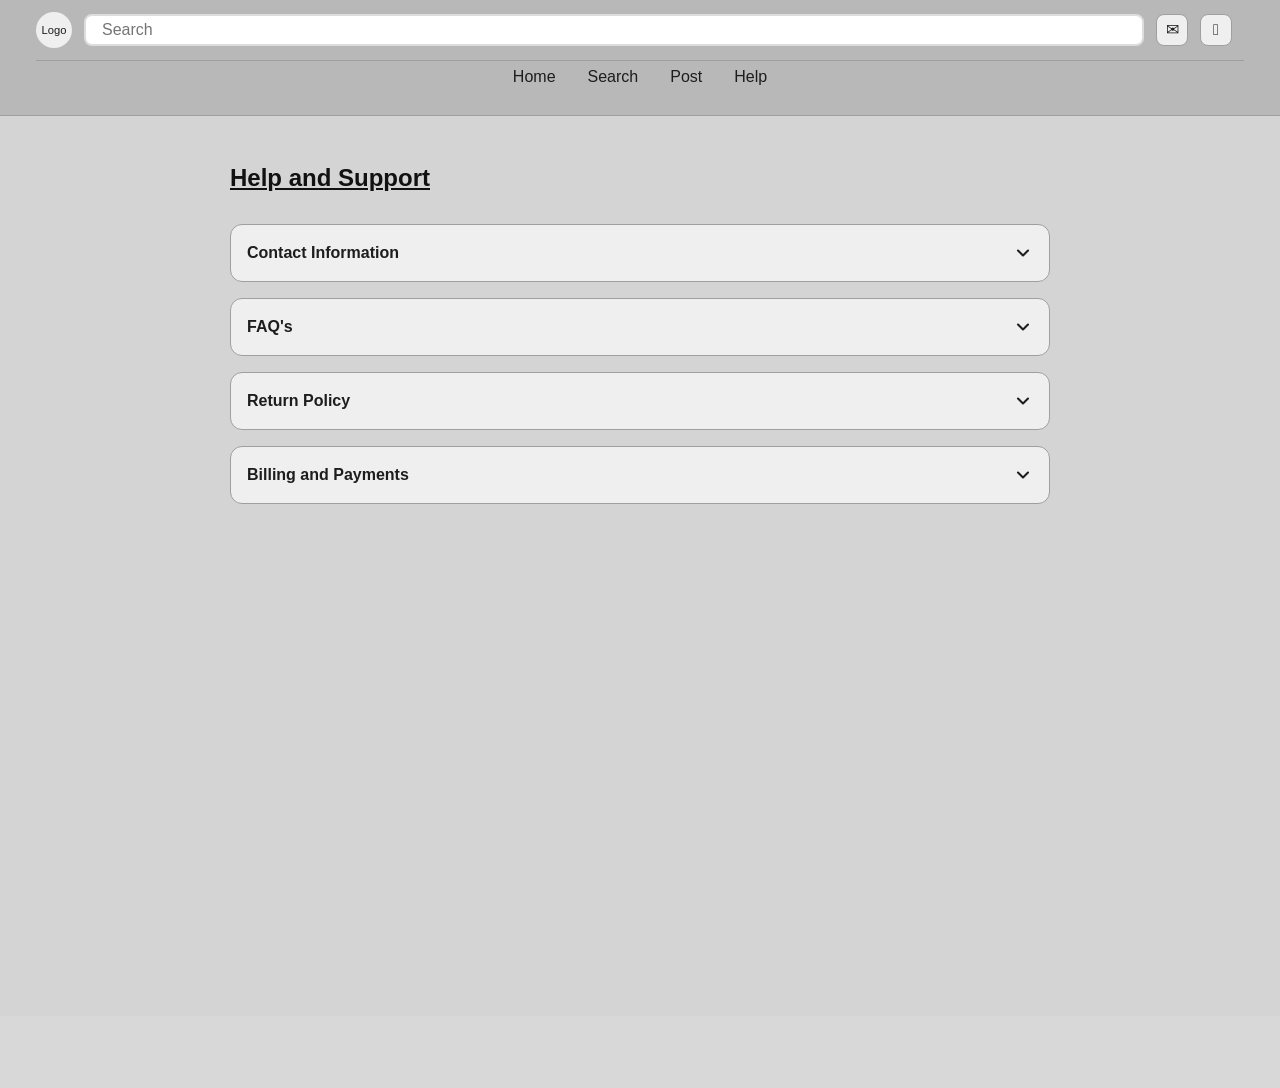
==== help.html @ 36f23db6 "add interactive search with live suggestions and loading spinner" ====
<!DOCTYPE html>
<html lang="en">
<head>
  <meta charset="UTF-8" />
  <meta name="viewport" content="width=device-width, initial-scale=1.0" />
  <title>Help</title>
  <link rel="stylesheet" href="css/styles.css" />
  <link rel="stylesheet" href="css/help.css" />
</head>

<body>
  <div data-component="components/header.html"></div>

  <main class="help-page">
    <h1 class="help-page-title">Help and Support</h1>

    <div class="accordion-list">
      <div class="accordion-item">
        <span>Contact Information</span>
        <svg class="accordion-item-button" viewBox="0 0 24 24" fill="none" stroke="currentColor" stroke-width="2.5" stroke-linecap="round" stroke-linejoin="round">
          <polyline points="6 9 12 15 18 9" />
        </svg>
      </div>

      <div class="accordion-item">
        <span>FAQ's</span>
        <svg class="accordion-item-button" viewBox="0 0 24 24" fill="none" stroke="currentColor" stroke-width="2.5" stroke-linecap="round" stroke-linejoin="round">
          <polyline points="6 9 12 15 18 9" />
        </svg>
      </div>

      <div class="accordion-item">
        <span>Return Policy</span>
        <svg class="accordion-item-button" viewBox="0 0 24 24" fill="none" stroke="currentColor" stroke-width="2.5" stroke-linecap="round" stroke-linejoin="round">
          <polyline points="6 9 12 15 18 9" />
        </svg>
      </div>

      <div class="accordion-item">
        <span>Billing and Payments</span>
        <svg class="accordion-item-button" viewBox="0 0 24 24" fill="none" stroke="currentColor" stroke-width="2.5" stroke-linecap="round" stroke-linejoin="round">
          <polyline points="6 9 12 15 18 9" />
        </svg>
      </div>
    </div>
  </main>

  <div data-component="components/footer.html"></div>
  <script src="scripts/loadComponents.js"></script>
  <script src="scripts/search.js"></script>
</body>
</html>
---- css/styles.css ----
:root {
  /* The consistent site colors (subject to change) */
  --page-bg: #d8d8d8;
  --header-bg: #b8b8b8;
  --panel-bg: #efefef;
  --card-bg: #d0d0d0;
  --placeholder-bg: #b3b3b3;
  --button-dark: #6b6666;
  --button-light: #b9b3b3;
  --text: #1d1d1d;
  --border: #9f9f9f;
  --white: #ffffff;
  --important: #0968f6;
  --wishlist-red: #d64b63; /* Added for wishlist button */
}

/* Gives space between boxes/buttons */
* {
  box-sizing: border-box;
}

body {
  margin: 0;
  font-family: Arial, Helvetica, sans-serif;
  background: var(--page-bg);
  color: var(--text);
  padding-bottom: 72px;
}

/* Links will no longer be purple */
a {
  color: inherit;
  text-decoration: none;
}

/* Images wont flow over outside of their container (product images) */
img {
  max-width: 100%;
  display: block;
}

/* Inherits color for all of the text fields and buttons/inputs etc */
button,
input,
select,
textarea {
  font: inherit;
}

/* main page box, key for visuals and readability */
.page-shell {
  width: 100%;
  max-width: 1240px;
  margin: 0 auto;
  padding: 0 1rem 1rem;
}

/* whole header area */
.site-header {
  background: var(--header-bg);
  border-bottom: 1px solid var(--border);
}

/* the whole header row and search bar */
.header-row {
  display: flex;
  align-items: center;
  gap: 0.75rem;
  padding: 0.75rem 0 0.55rem;
}

/* Search Suggestions + Loading */
.search-wrap {
  position: relative;
  width: 100%;
}

/* Main search input field in the header */
#search-input {
  width: 100%;
  padding: 12px 16px;
  font-size: 16px;
  border: 2px solid #ddd;
  border-radius: 8px;
  background: white;
}

/* Style when user clicks/focuses on the search bar */
#search-input:focus {
  border-color: #ff5722;
  outline: none;
}

/* Dropdown */
.search-results {
  position: absolute;
  top: 100%;
  left: 0;
  right: 0;
  background: white;
  border: 1px solid #ddd;
  border-radius: 8px;
  margin-top: 6px;
  box-shadow: 0 6px 16px rgba(0, 0, 0, 0.15);
  max-height: 280px;
  overflow-y: auto;
  z-index: 1000;
  padding: 6px 0;
  list-style: none;
}

/* Each individual suggestion item */
.search-results li {
  padding: 12px 16px;
  cursor: pointer;
}

/* Hover effects on suggestions */
.search-results li:hover {
  background-color: #f8f8f8;
}


/* Style for "No results found" message */
.search-results li.no-results {
  color: #777;
  font-style: italic;
  cursor: default;
}

/* Loading Overlay */
.loading-overlay {
  position: fixed;
  top: 0;
  left: 0;
  width: 100%;
  height: 100%;
  background: rgba(255, 255, 255, 0.95);
  display: flex;
  flex-direction: column;
  align-items: center;
  justify-content: center;
  z-index: 9999;
  gap: 20px;
}

/* Spinner animation */
.spinner {
  width: 50px;
  height: 50px;
  border: 6px solid #f0f0f0;
  border-top: 6px solid #ff5722;
  border-radius: 50%;
  animation: spin 1s linear infinite;
}

/* Text below the spinner */
.loading-overlay p {
  font-size: 18px;
  color: #555;
}

/* Utility class to hide elements like suggestions dropdown and loading screen */
.hidden {
  display: none !important;
}

/* Spinner rotation animation */
@keyframes spin {
  to { transform: rotate(360deg); }
}

/* the temporary blank logo circle */
.logo {
  width: 36px;
  height: 36px;
  border-radius: 50%; /* circle */
  background: var(--panel-bg);
  display: flex; /* centers the logo word */
  align-items: center;
  justify-content: center;
  font-size: 0.7rem;
  flex-shrink: 0;
}

/* The search area, flex lets it take up space in the row */
.search-wrap {
  flex: 1;
}

/* The text field for the search area */
.search-wrap input {
  width: 100%;
  height: 32px;
  border: 1px solid var(--border);
  background: var(--panel-bg);
  padding: 0 0.75rem;
  border-radius: 8px;
}

/* Temporary text for the msgs and acct buttons */
.header-box {
  min-width: 48px;
  height: 32px;
  padding: 0 0.5rem;
  border: 1px solid var(--border);
  background: var(--panel-bg);
  display: flex;
  align-items: center;
  justify-content: center;
  font-size: 0.75rem;
  border-radius: 8px;
}

/* The navigation for desktop users, not displayed on mobile */
.desktop-nav {
  display: none;
}

/* Adjusting the menu for mobile users to the right within the flex row */
.mobile-nav {
  position: relative;
  margin-left: auto;
}

/* This is the functionality for the hamburger button on mobile */
.menu-toggle {
  width: 40px;
  height: 32px;
  border: 1px solid var(--border);
  background: var(--panel-bg);
  display: flex;
  flex-direction: column;
  justify-content: center;
  gap: 4px;
  padding: 0 8px;
  cursor: pointer;
  border-radius: 8px;
}

/* These are the actual hamburger lines for the menu */
.menu-toggle span {
  height: 2px;
  background: var(--text);
  display: block;
}

/* The mobile menu dropdown. Visible when the details element is used. No JS needed */
.mobile-menu {
  display: none;
  position: absolute;
  top: calc(100% + 0.5rem);
  right: 0;
  width: 150px;
  background: var(--card-bg);
  border: 1px solid var(--border);
  padding: 0.5rem;
  z-index: 20;
  border-radius: 10px;
}

/* A call to reveal the mobile menu when the details element is used */
.mobile-nav[open] .mobile-menu {
  display: block;
}

/* This is the stack of the mobile links */
.mobile-menu nav {
  display: grid;
  gap: 0.5rem;
}

/* Pads the mobile menu and background/border */
.mobile-menu a {
  border: 1px solid var(--border);
  background: var(--panel-bg);
  padding: 0.75rem;
  text-align: center;
  border-radius: 8px;
}

/* The background within pages and padding to group content */
.main-card {
  background: var(--card-bg);
  padding: 0.9rem;
  border-radius: 12px;
}

/* USED FOR MAIN HEADINGS, IE: LISTING INFO/ITEM DETAILS/SELLER */
.section-title {
  font-size: 1rem;
  font-weight: bold;
  margin: 0 0 0.5rem;
}

/* Shrinks the City,State area nicely */
.muted-text,
.small-text {
  margin: 0;
  font-size: 0.9rem;
}

/* Shrinks the Listed (time) age area so that it's smaller than the City,State */
.small-text {
  font-size: 0.75rem;
}

/* The gray boxes for product images and map locations. will be replaced later */
.placeholder-box {
  background: var(--placeholder-bg);
  display: flex;
  align-items: center;
  justify-content: center;
  text-align: center;
  min-height: 220px;
  padding: 1rem;
  border-radius: 12px;
}

/* The form fields all have same width/background/border/padding */
.input,
.select,
.textarea {
  width: 100%;
  border: 1px solid var(--border);
  background: var(--panel-bg);
  padding: 0.65rem;
  border-radius: 10px;
}

/* Sets the minimum height for the descript field instead of the large box. */
.textarea {
  min-height: 120px;
  resize: none; /*Prevents user from manually resizing field with mouse */
}

/* Prevents the stacking of the price and location area, instead is side by side */
.two-col {
  display: grid;
  grid-template-columns: 1fr 1fr;
  gap: 0.5rem;
}

/* Side by side grid for listing page buttons and product page buttons */
.button-row {
  display: grid;
  grid-template-columns: 1fr 1fr;
  gap: 1rem;
}

/* Sizes the button placeholders/border/background/etc */
.button-box {
  min-height: 48px;
  display: flex;
  align-items: center;
  justify-content: center;
  border: 1px solid var(--border);
  background: var(--button-light);
  border-radius: 10px;
  cursor: pointer;
  transition: transform 0.18s ease, box-shadow 0.18s ease,
              background-color 0.18s ease, color 0.18s ease,
              border-color 0.18s ease;  /* ADDED 4/7/2026 */
}

/* ADDED 4/7/2026 */
.button-box:hover {
  transform: translateY(-2px);
  box-shadow: 0 4px 10px rgba(0, 0, 0, 0.08);
}

/* ADDED 4/7/2026 */
.button-box:active {
  transform: scale(0.98);
}

/* The button that demands the users attention! Can be swapped for blue later */
.button-box.dark {
  background: var(--important); /* UPDATED */
  color: var(--white);
  border: 1px solid var(--important);
}

/* NEW: outline style (Wishlist + Cancel) */
.button-box.outline {
  background: var(--white);
  color: var(--important);
  border: 1px solid var(--important);
}

/* Wishlist heart. will later be functional */
.wishlist-btn {
  display: flex;
  align-items: center;
  justify-content: center;
  gap: 0.4rem;
}

.wishlist-btn::before {
  content: "♡";
  font-size: 1rem;
}

/* ADDED 4/7/2026 */
.wishlist-btn.is-liked {
  color: var(--wishlist-red);
  border-color: var(--wishlist-red);
  background: #fff5f7; /* Perfect paleish pink to indicate its been clicked */
}

/* ADDED 4/7/2026 */
.wishlist-btn.is-liked::before {
  content: "♥";
}

/* Navigation footer for mobile screen ONLY */
.bottom-nav {
  position: fixed;
  left: 0;
  right: 0;
  bottom: 0;
  background: var(--header-bg);
  border-top: 1px solid var(--border);
  padding: 0.75rem 1rem;
  z-index: 1000;
}

/* The inner container that limits width/evenly aligns nav buttons for the footer */
.bottom-nav-inner {
  max-width: 1240px;
  margin: 0 auto;
  display: grid;
  grid-template-columns: repeat(4, 1fr);
  gap: 0.75rem;
}

/* Each bottom navigation item */
.bottom-nav a {
  background: var(--panel-bg);
  border: 1px solid var(--border);
  min-height: 36px;
  display: flex;
  align-items: center;
  justify-content: center;
  font-size: 0.8rem;
  border-radius: 8px;
}

/* main container for product page */
.product-page {
  display: grid;
  gap: 1.25rem;
}

/* the inner content section and handles spacing between content */
.product-main {
  display: grid;
  gap: 1rem;
}

/* Groups the product image and the coursel dots */
.product-image-wrap {
  display: grid;
  gap: 0.55rem;
}

/* The sample carousel dots (eventually will dynamically change when swiped) */
.carousel-dots {
  display: flex;
  justify-content: center;
  gap: 0.4rem;
  margin: 0;
}

/* makes them small and circular */
.carousel-dots span {
  width: 8px;
  height: 8px;
  border-radius: 50%;
  background: #111;
}

/* section around the title/location/listed time/price/etc. does spacing */
.product-header {
  display: grid;
  gap: 0.25rem;
}

/* Adds a two column grid to separate the title/location from the price on the right*/
.product-heading-row {
  display: grid;
  grid-template-columns: 1fr auto;
  align-items: end;
  gap: 1rem;
}

/* Makes the price bold and avoids it wrapping onto another line. PRICE = KEY for user attention*/
.product-price {
  font-size: 2.2rem;
  font-weight: bold;
  margin: 0;
  white-space: nowrap;
}

/* Spaces details for product/description/seller/location */
.info-block {
  display: grid;
  gap: 0.45rem;
}

/* cleans up the product details list and improves the visual */
.details-list {
  margin: 0;
  padding-left: 1.2rem;
}

/* Lays out the seller avatar sample image in line with the seller name */
.seller-row {
  display: flex;
  align-items: center;
  gap: 0.9rem;
}

/* temporary placeholder image profile pic, will eventually be user image. fixed dimensions*/
.seller-avatar {
  width: 46px;
  height: 46px;
  border-radius: 50%;
  background: var(--button-dark);
  flex-shrink: 0;
}

/* more vertical line spacing in this section*/
.seller-block {
  padding-top: 0.25rem;
  padding-bottom: 0.25rem;
}

/* more spacing between the word "Seller" sell the header is clear and above the content*/
.seller-block .section-title {
  margin-bottom: 0.7rem;
}

/* grows the seller name compared to the other text for hierarchy*/
.seller-block .muted-text {
  font-size: 1rem;
}

/* the smaller text below the seller name for review statistics*/
.seller-block .small-text {
  font-size: 0.82rem;
}

/* Listing page layout */
.listing-page {
  display: grid;
  gap: 1rem;
}

.form-block {
  display: grid;
  gap: 0.75rem;
}

.listing-page .section-title {
  margin-top: 0.35rem;
  margin-bottom: 0.15rem;
}

/* The desktop layout */
@media (min-width: 980px) {
  /* Hides the mobile nav on desktop */
  .menu-toggle,
  .mobile-menu,
  .bottom-nav {
    display: none;
  }

  .header-row {
    flex-wrap: wrap;
  }

  /* Reveals the desktop nav header bar */
  .desktop-nav {
    width: 100%;
    display: flex;
    justify-content: center;
    gap: 2rem;
    padding-top: 0.2rem;
    border-top: 1px solid var(--border);
  }
  /* Adds a little bit of spacing to the desktop header bar */
  .desktop-nav a {
    padding: 0.25rem 0;
  }

  .main-card {
    padding: 0.95rem;
  }

  /* Header icon buttons */
.icon-btn {
  width: 32px;
  height: 32px;

  display: flex;
  align-items: center;
  justify-content: center;

  font-size: 1rem;
  line-height: 1;

  background: var(--panel-bg);
  border: 1px solid var(--border);
  border-radius: 8px;
}
}

/* The post success banner */
.post-banner {
  position: fixed;
  top: 0;
  left: 0;
  width: 100%;
  background: var(--important);
  color: var(--white);
  text-align: center;
  padding: 1rem;
  font-weight: bold;
  transform: translateY(-100%);
  transition: transform 0.3s ease;
  z-index: 9999;
}

.post-banner.show {
  transform: translateY(0);
}
---- css/help.css ----
/* Header icon buttons */
.icon-btn {
  width: 32px;
  height: 32px;
  min-width: 32px;
  padding: 0;
  font-size: 1rem;
  line-height: 1;
}

/* Help Page Styling */
.help-page {
  background: #d4d4d4;
  min-height: 100vh;
  padding: 32px 16px 40px;
  display: flex;
  flex-direction: column;
  align-items: center;
}

.help-page-title {
  font-size: 24px;
  font-weight: 800;
  text-decoration: underline;
  margin-bottom: 32px;
  color: #111;
  text-align: left;
  width: 100%;
  max-width: 820px;
}

.accordion-list {
  width: 100%;
  max-width: 820px;
  display: flex;
  flex-direction: column;
  gap: 16px;
}

.accordion-item {
  background: var(--panel-bg);
  border: 1px solid var(--border);
  border-radius: 12px;
  min-height: 58px;
  padding: 0.9rem 1rem;
  display: flex;
  align-items: center;
  justify-content: space-between;
  gap: 1rem;
}

.accordion-item span {
  font-weight: 600;
}

.accordion-item-button {
  width: 20px;
  height: 20px;
  flex-shrink: 0;
}
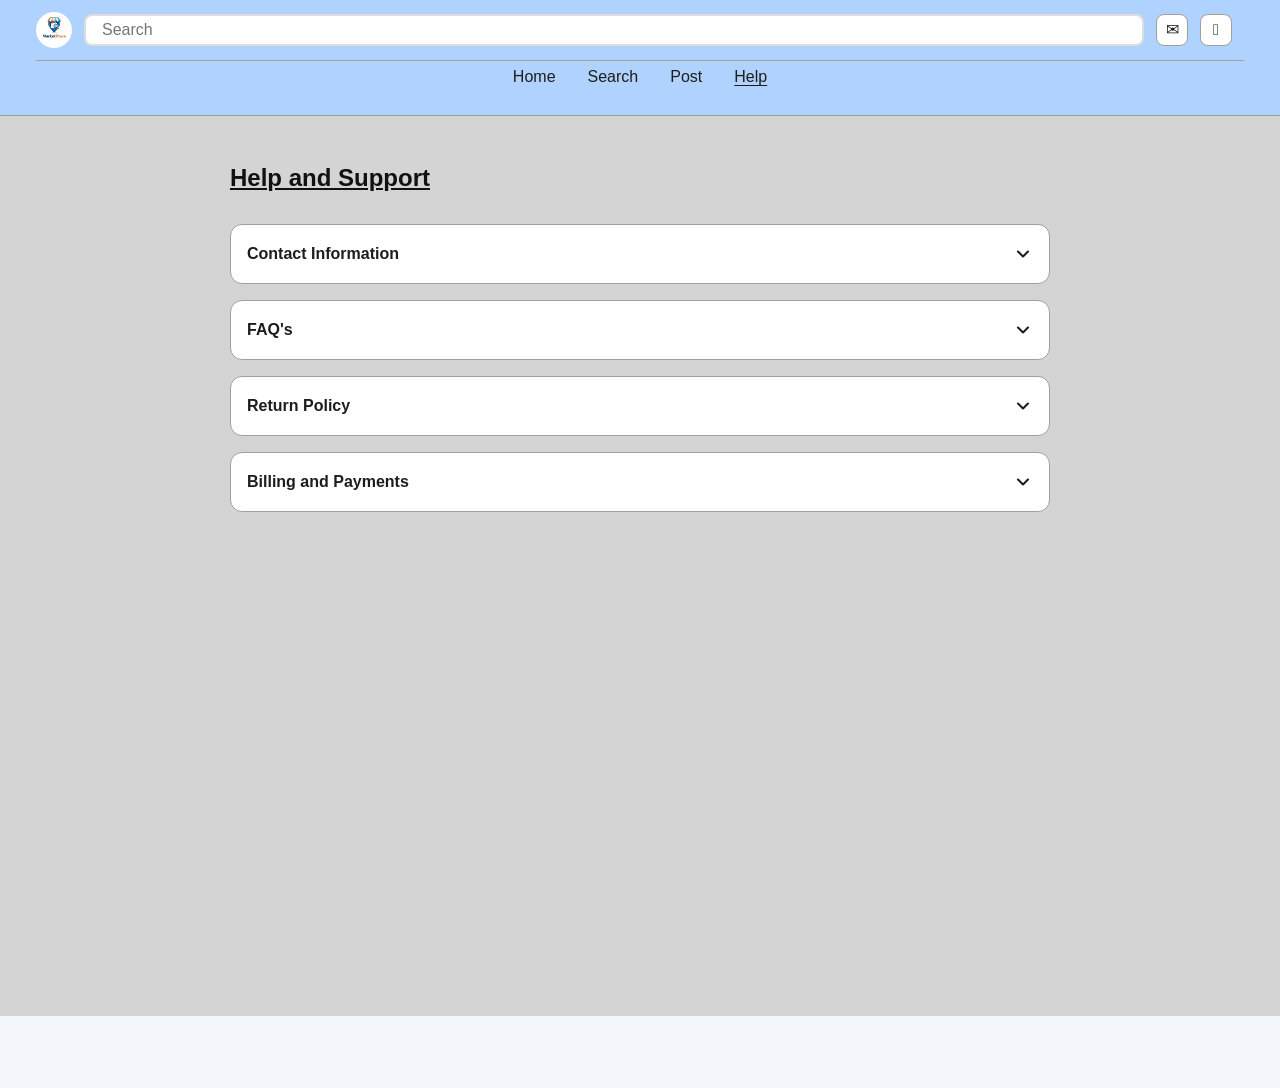
==== commit 7b626059: "Various changes" ====
--- a/help.html
+++ b/help.html
@@ -16,31 +16,51 @@
 
     <div class="accordion-list">
       <div class="accordion-item">
-        <span>Contact Information</span>
-        <svg class="accordion-item-button" viewBox="0 0 24 24" fill="none" stroke="currentColor" stroke-width="2.5" stroke-linecap="round" stroke-linejoin="round">
-          <polyline points="6 9 12 15 18 9" />
-        </svg>
+        <button type="button" class="accordion-trigger" aria-expanded="false" aria-controls="help-panel-contact" id="help-trigger-contact">
+          <span>Contact Information</span>
+          <svg class="accordion-chevron" viewBox="0 0 24 24" fill="none" stroke="currentColor" stroke-width="2.5" stroke-linecap="round" stroke-linejoin="round" aria-hidden="true">
+            <polyline points="6 9 12 15 18 9" />
+          </svg>
+        </button>
+        <div class="accordion-panel" id="help-panel-contact" role="region" aria-labelledby="help-trigger-contact" hidden>
+          <p>Email us at <a href="mailto:support@example.com">support@example.com</a> or call (000) 000-0000, Monday–Friday, 9am–5pm.</p>
+        </div>
       </div>
 
       <div class="accordion-item">
-        <span>FAQ's</span>
-        <svg class="accordion-item-button" viewBox="0 0 24 24" fill="none" stroke="currentColor" stroke-width="2.5" stroke-linecap="round" stroke-linejoin="round">
-          <polyline points="6 9 12 15 18 9" />
-        </svg>
+        <button type="button" class="accordion-trigger" aria-expanded="false" aria-controls="help-panel-faq" id="help-trigger-faq">
+          <span>FAQ's</span>
+          <svg class="accordion-chevron" viewBox="0 0 24 24" fill="none" stroke="currentColor" stroke-width="2.5" stroke-linecap="round" stroke-linejoin="round" aria-hidden="true">
+            <polyline points="6 9 12 15 18 9" />
+          </svg>
+        </button>
+        <div class="accordion-panel" id="help-panel-faq" role="region" aria-labelledby="help-trigger-faq" hidden>
+          <p>Orders usually ship within 2 business days. Track your package from the link in your confirmation email.</p>
+        </div>
       </div>
 
       <div class="accordion-item">
-        <span>Return Policy</span>
-        <svg class="accordion-item-button" viewBox="0 0 24 24" fill="none" stroke="currentColor" stroke-width="2.5" stroke-linecap="round" stroke-linejoin="round">
-          <polyline points="6 9 12 15 18 9" />
-        </svg>
+        <button type="button" class="accordion-trigger" aria-expanded="false" aria-controls="help-panel-returns" id="help-trigger-returns">
+          <span>Return Policy</span>
+          <svg class="accordion-chevron" viewBox="0 0 24 24" fill="none" stroke="currentColor" stroke-width="2.5" stroke-linecap="round" stroke-linejoin="round" aria-hidden="true">
+            <polyline points="6 9 12 15 18 9" />
+          </svg>
+        </button>
+        <div class="accordion-panel" id="help-panel-returns" role="region" aria-labelledby="help-trigger-returns" hidden>
+          <p>Items may not be returned for a refund. All sales are final.</p>
+        </div>
       </div>
 
       <div class="accordion-item">
-        <span>Billing and Payments</span>
-        <svg class="accordion-item-button" viewBox="0 0 24 24" fill="none" stroke="currentColor" stroke-width="2.5" stroke-linecap="round" stroke-linejoin="round">
-          <polyline points="6 9 12 15 18 9" />
-        </svg>
+        <button type="button" class="accordion-trigger" aria-expanded="false" aria-controls="help-panel-billing" id="help-trigger-billing">
+          <span>Billing and Payments</span>
+          <svg class="accordion-chevron" viewBox="0 0 24 24" fill="none" stroke="currentColor" stroke-width="2.5" stroke-linecap="round" stroke-linejoin="round" aria-hidden="true">
+            <polyline points="6 9 12 15 18 9" />
+          </svg>
+        </button>
+        <div class="accordion-panel" id="help-panel-billing" role="region" aria-labelledby="help-trigger-billing" hidden>
+          <p>We accept major credit cards and digital wallets. Charges appear as “Market Place” on your statement.</p>
+        </div>
       </div>
     </div>
   </main>
@@ -48,5 +68,6 @@
   <div data-component="components/footer.html"></div>
   <script src="scripts/loadComponents.js"></script>
   <script src="scripts/search.js"></script>
+  <script src="scripts/helpAccordion.js"></script>
 </body>
 </html>
--- a/css/styles.css
+++ b/css/styles.css
@@ -1,12 +1,12 @@
 :root {
   /* The consistent site colors (subject to change) */
-  --page-bg: #d8d8d8;
-  --header-bg: #b8b8b8;
-  --panel-bg: #efefef;
+  --page-bg: #f4f7fb;
+  --header-bg: #b0d2fe;
+  --panel-bg: #ffffff;
   --card-bg: #d0d0d0;
   --placeholder-bg: #b3b3b3;
-  --button-dark: #6b6666;
-  --button-light: #b9b3b3;
+  --button-dark: #1e3a5f;
+  --button-light: #ff8a3d;
   --text: #1d1d1d;
   --border: #9f9f9f;
   --white: #ffffff;
@@ -170,17 +170,25 @@
   to { transform: rotate(360deg); }
 }
 
-/* the temporary blank logo circle */
+/* Site logo: fixed circle; image is cropped with object-fit */
 .logo {
   width: 36px;
   height: 36px;
-  border-radius: 50%; /* circle */
-  background: var(--panel-bg);
-  display: flex; /* centers the logo word */
-  align-items: center;
-  justify-content: center;
-  font-size: 0.7rem;
+  border-radius: 50%;
+  overflow: hidden;
+  background: var(--panel-bg);
+  display: flex;
+  align-items: center;
+  justify-content: center;
   flex-shrink: 0;
+}
+
+.logo img {
+  width: 100%;
+  height: 100%;
+  object-fit: cover;
+  object-position: center;
+  display: block;
 }
 
 /* The search area, flex lets it take up space in the row */
@@ -446,6 +454,117 @@
   border-radius: 8px;
 }
 
+/* Shared product cards (search grid + home sections) */
+article.product-card {
+  display: flex;
+  flex-direction: column;
+  height: 100%;
+  border-radius: 12px;
+  border: 1px solid var(--border);
+  background: var(--white);
+  box-shadow: 0 2px 10px rgba(0, 0, 0, 0.07);
+  overflow: hidden;
+  transition: box-shadow 0.2s ease, transform 0.2s ease;
+}
+
+article.product-card:hover {
+  box-shadow: 0 10px 28px rgba(0, 0, 0, 0.14);
+  transform: translateY(-4px);
+}
+
+.product-card-link {
+  display: flex;
+  flex-direction: column;
+  flex: 1;
+  min-height: 0;
+  color: inherit;
+}
+
+.product-card-media {
+  position: relative;
+  width: 100%;
+  aspect-ratio: 1 / 1;
+  flex-shrink: 0;
+  overflow: hidden;
+  background: var(--placeholder-bg);
+}
+
+.product-card-media img {
+  position: absolute;
+  inset: 0;
+  width: 100%;
+  height: 100%;
+  object-fit: cover;
+}
+
+.product-card .product-info {
+  padding: 0.75rem 0.85rem 0.45rem;
+  flex: 1;
+}
+
+.product-card .product-info h3 {
+  margin: 0 0 0.35rem;
+  font-size: 1rem;
+  font-weight: 700;
+  line-height: 1.3;
+}
+
+.product-meta {
+  display: flex;
+  flex-wrap: wrap;
+  gap: 0.35rem 0.5rem;
+  align-items: center;
+  margin: 0 0 0.4rem;
+  font-size: 0.78rem;
+  color: #555;
+}
+
+.condition-pill {
+  display: inline-block;
+  padding: 0.12rem 0.5rem;
+  border-radius: 999px;
+  background: var(--panel-bg);
+  border: 1px solid var(--border);
+  font-size: 0.72rem;
+}
+
+.posted-text {
+  color: #666;
+}
+
+.product-card .price {
+  margin: 0.15rem 0;
+  font-weight: 700;
+  font-size: 1.05rem;
+}
+
+.product-card .shipping {
+  margin: 0;
+  font-size: 0.85rem;
+  color: #555;
+}
+
+.product-card-footer {
+  padding: 0 0.85rem 0.75rem;
+  margin-top: auto;
+}
+
+.product-card .save-btn {
+  width: 100%;
+  padding: 0.5rem;
+  border: none;
+  border-radius: 8px;
+  background: var(--button-dark);
+  color: var(--white);
+  cursor: pointer;
+  font-size: 0.9rem;
+  transition: filter 0.15s ease;
+}
+
+.product-card .save-btn:hover {
+  filter: brightness(1.1);
+}
+
 /* main container for product page */
 .product-page {
   display: grid;
@@ -462,6 +581,15 @@
 .product-image-wrap {
   display: grid;
   gap: 0.55rem;
+}
+
+.product-hero-image {
+  width: 100%;
+  display: block;
+  aspect-ratio: 4 / 3;
+  object-fit: cover;
+  border-radius: 8px;
+  background: var(--placeholder-bg);
 }
 
 /* The sample carousel dots (eventually will dynamically change when swiped) */
@@ -594,6 +722,11 @@
     padding: 0.25rem 0;
   }
 
+  .desktop-nav a[aria-current="page"] {
+    text-decoration: underline;
+    text-underline-offset: 0.2em;
+  }
+
   .main-card {
     padding: 0.95rem;
   }
@@ -635,3 +768,17 @@
 .post-banner.show {
   transform: translateY(0);
 }
+
+/* Page transition spinners */
+.page-spinner {
+  position: fixed;
+  top: 0; left: 0;
+  width: 100%; height: 100%;
+  background: rgba(255, 255, 255, 0.95);
+  display: flex;
+  flex-direction: column;
+  align-items: center;
+  justify-content: center;
+  z-index: 9999;
+  gap: 20px;
+}
--- a/css/help.css
+++ b/css/help.css
@@ -41,20 +41,64 @@
   background: var(--panel-bg);
   border: 1px solid var(--border);
   border-radius: 12px;
-  min-height: 58px;
-  padding: 0.9rem 1rem;
+  padding: 0;
+  display: flex;
+  flex-direction: column;
+  overflow: hidden;
+}
+
+.accordion-trigger {
   display: flex;
   align-items: center;
   justify-content: space-between;
   gap: 1rem;
+  width: 100%;
+  min-height: 58px;
+  padding: 0.9rem 1rem;
+  margin: 0;
+  background: transparent;
+  border: none;
+  cursor: pointer;
+  font: inherit;
+  color: inherit;
+  text-align: left;
 }
 
-.accordion-item span {
+.accordion-trigger:focus-visible {
+  outline: 2px solid currentColor;
+  outline-offset: -2px;
+}
+
+.accordion-trigger span {
   font-weight: 600;
 }
 
-.accordion-item-button {
+.accordion-chevron {
   width: 20px;
   height: 20px;
   flex-shrink: 0;
-}+  transition: transform 0.2s ease;
+}
+
+.accordion-item.is-open .accordion-chevron {
+  transform: rotate(180deg);
+}
+
+.accordion-panel {
+  padding: 0 1rem 1rem;
+  border-top: 1px solid var(--border);
+}
+
+.accordion-panel[hidden] {
+  display: none;
+}
+
+.accordion-panel p {
+  margin: 0.75rem 0 0;
+  line-height: 1.5;
+  color: #333;
+}
+
+.accordion-panel p:first-child {
+  margin-top: 0.75rem;
+}
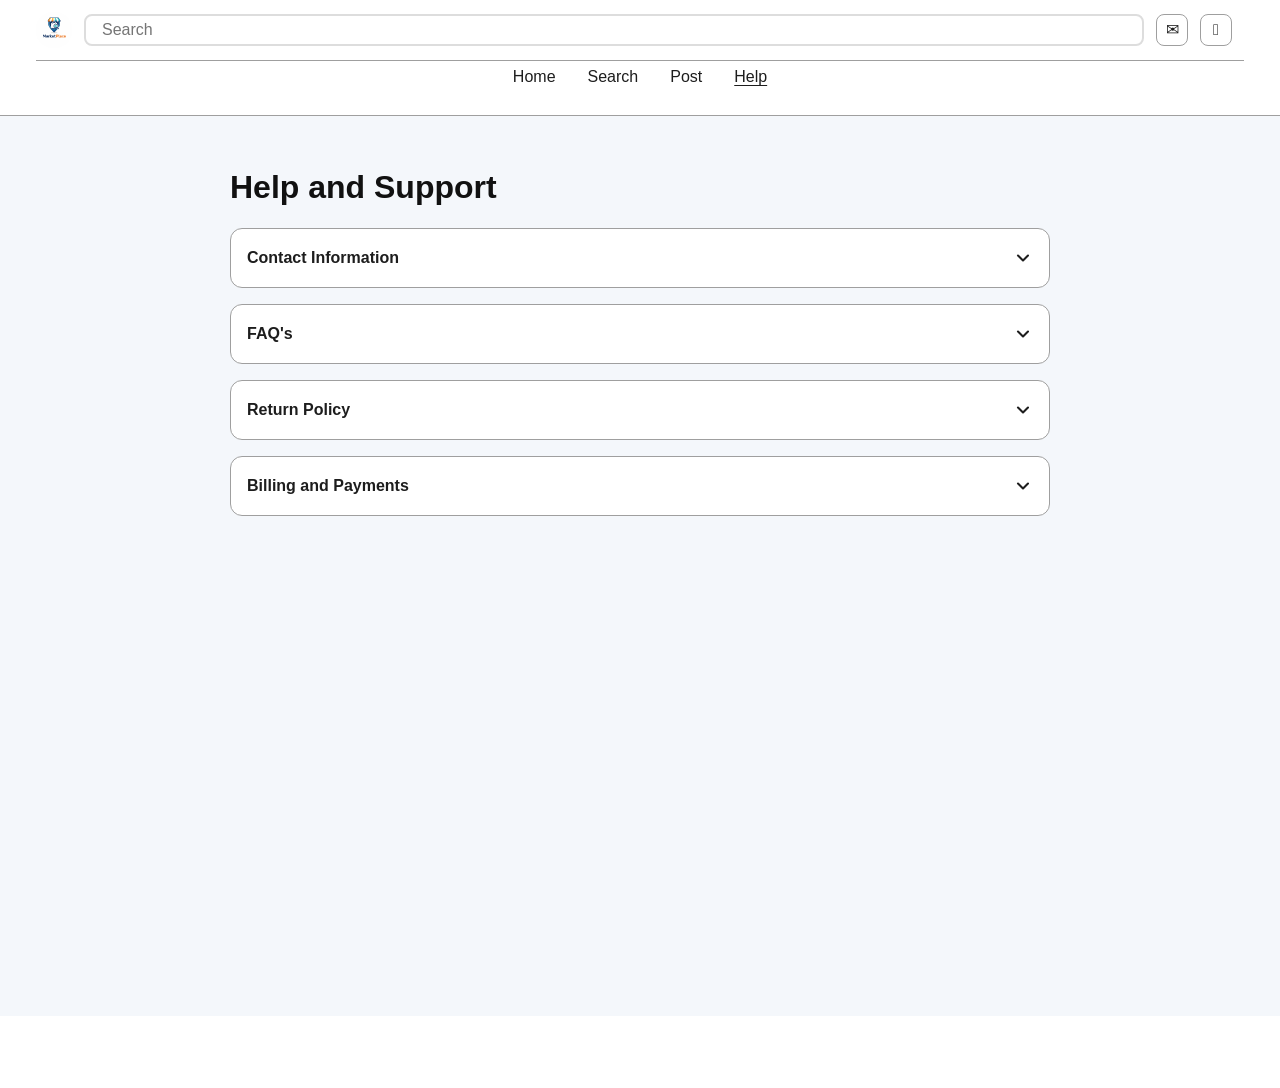
==== commit 419354ec: "Add dark mode support to help.html" ====
--- a/help.html
+++ b/help.html
@@ -6,6 +6,9 @@
   <title>Help</title>
   <link rel="stylesheet" href="css/styles.css" />
   <link rel="stylesheet" href="css/help.css" />
+  <link rel="stylesheet" href="css/dark-mode.css">
+
+  <script>if(localStorage.getItem("marketplace_theme")==="dark")document.documentElement.classList.add("dark");</script>
 </head>
 
 <body>
@@ -66,6 +69,9 @@
   </main>
 
   <div data-component="components/footer.html"></div>
+  <script src="scripts/auth.js"></script>
+  <script src="scripts/authModal.js"></script>
+  <script src="scripts/darkMode.js"></script>
   <script src="scripts/loadComponents.js"></script>
   <script src="scripts/search.js"></script>
   <script src="scripts/helpAccordion.js"></script>
--- a/css/styles.css
+++ b/css/styles.css
@@ -1,11 +1,11 @@
 :root {
   /* The consistent site colors (subject to change) */
-  --page-bg: #f4f7fb;
-  --header-bg: #b0d2fe;
+  --page-bg: #ffffff;
+  --header-bg: #ffffff;
   --panel-bg: #ffffff;
   --card-bg: #d0d0d0;
   --placeholder-bg: #b3b3b3;
-  --button-dark: #1e3a5f;
+  --button-dark: #0968f6;
   --button-light: #ff8a3d;
   --text: #1d1d1d;
   --border: #9f9f9f;
@@ -220,6 +220,130 @@
   border-radius: 8px;
 }
 
+
+.icon-btn {
+  cursor: pointer;
+}
+
+.account-menu-trigger {
+  appearance: none;
+  color: inherit;
+}
+
+.account-menu-trigger:focus-visible,
+.account-menu-close:focus-visible,
+.account-menu-action:focus-visible {
+  outline: 3px solid rgba(9, 104, 246, 0.28);
+  outline-offset: 2px;
+}
+
+.account-menu-overlay {
+  position: fixed;
+  inset: 0;
+  background: rgba(0, 0, 0, 0.45);
+  display: flex;
+  align-items: flex-end;
+  justify-content: center;
+  padding: 1rem;
+  z-index: 3000;
+}
+
+.account-menu-panel {
+  width: min(100%, 560px);
+  max-height: min(82vh, 700px);
+  overflow-y: auto;
+  background: var(--white);
+  border-radius: 24px 24px 0 0;
+  border: 1px solid rgba(0, 0, 0, 0.08);
+  box-shadow: 0 -10px 35px rgba(0, 0, 0, 0.2);
+  padding: 0.85rem 1rem 1.1rem;
+  transform: translateY(110%);
+  transition: transform 0.28s ease;
+}
+
+.account-menu-overlay.is-open .account-menu-panel {
+  transform: translateY(0);
+}
+
+.account-menu-header {
+  display: flex;
+  align-items: flex-start;
+  justify-content: space-between;
+  gap: 1rem;
+  margin-bottom: 1rem;
+}
+
+.account-menu-header h2 {
+  margin: 0;
+  font-size: 1.35rem;
+}
+
+.account-menu-eyebrow {
+  margin: 0 0 0.2rem;
+  font-size: 0.78rem;
+  text-transform: uppercase;
+  letter-spacing: 0.08em;
+  color: #666;
+}
+
+.account-menu-close {
+  width: 40px;
+  height: 40px;
+  border: 1px solid var(--border);
+  border-radius: 999px;
+  background: var(--panel-bg);
+  cursor: pointer;
+  flex-shrink: 0;
+}
+
+.account-menu-content {
+  display: grid;
+  gap: 1rem;
+}
+
+.account-menu-card {
+  border: 1px solid #e2e2e2;
+  background: #f7f7f7;
+  border-radius: 18px;
+  padding: 1rem;
+}
+
+.account-menu-card-title {
+  margin: 0 0 0.35rem;
+  font-size: 1rem;
+  font-weight: 700;
+}
+
+.account-menu-card-text {
+  margin: 0;
+  color: #555;
+  line-height: 1.45;
+}
+
+.account-menu-actions {
+  display: grid;
+  gap: 0.75rem;
+}
+
+.account-menu-action {
+  width: 100%;
+  min-height: 52px;
+  border: 1px solid #d9d9d9;
+  border-radius: 14px;
+  background: var(--white);
+  text-align: left;
+  padding: 0.9rem 1rem;
+  font-weight: 600;
+  cursor: pointer;
+  transition: transform 0.18s ease, box-shadow 0.18s ease, border-color 0.18s ease;
+}
+
+.account-menu-action:hover {
+  transform: translateY(-1px);
+  box-shadow: 0 6px 18px rgba(0, 0, 0, 0.08);
+  border-color: #c6c6c6;
+}
+
 /* The navigation for desktop users, not displayed on mobile */
 .desktop-nav {
   display: none;
@@ -749,6 +873,27 @@
 }
 }
 
+body.account-menu-open {
+  overflow: hidden;
+}
+
+@media (min-width: 980px) {
+  .account-menu-overlay {
+    padding: 1.5rem;
+  }
+
+  .account-menu-panel {
+    width: min(100%, 500px);
+    max-height: min(78vh, 680px);
+    border-radius: 24px;
+    padding: 1rem 1.1rem 1.15rem;
+  }
+
+  .account-menu-actions {
+    grid-template-columns: 1fr 1fr;
+  }
+}
+
 /* The post success banner */
 .post-banner {
   position: fixed;
@@ -782,3 +927,96 @@
   z-index: 9999;
   gap: 20px;
 }
+
+.account-menu-panel {
+  position: fixed;
+  bottom: 0;
+  left: 0;
+  width: 100%; 
+  background: white;
+  border-top-left-radius: 16px;
+  border-top-right-radius: 16px;
+  transform: translateY(100%);
+  transition: transform 0.3s ease;
+  z-index: 1001;
+}
+
+.account-menu-overlay {
+  position: fixed;
+  inset: 0;
+  background: rgba(0, 0, 0, 0.4);
+  display: flex;
+  align-items: flex-end;
+  z-index: 1000;
+}
+
+.account-menu-overlay.hidden {
+  display: none;
+}
+
+.account-menu-panel {
+  width: 100%;
+  background: #fff;
+  border-top-left-radius: 18px;
+  border-top-right-radius: 18px;
+  transform: translateY(100%);
+  transition: transform 0.3s ease;
+}
+
+.account-menu-overlay.active .account-menu-panel {
+  transform: translateY(0);
+}
+
+.account-menu-content {
+  max-width: 1200px;
+  margin: 0 auto;
+  padding: 20px 16px 32px;
+}
+
+.account-menu-header {
+  display: flex;
+  justify-content: space-between;
+  align-items: center;
+  margin-bottom: 16px;
+}
+
+.account-menu-eyebrow {
+  font-size: 12px;
+  color: #777;
+  margin-bottom: 4px;
+}
+
+.account-menu-close {
+  background: none;
+  border: none;
+  font-size: 20px;
+  cursor: pointer;
+}
+
+.account-menu-actions {
+  display: flex;
+  flex-direction: column;
+  gap: 12px;
+}
+
+.account-menu-action {
+  width: 100%;
+  min-height: 48px;
+  border: 1px solid var(--border);
+  border-radius: 12px;
+  background: #fff;
+  padding: 0 16px;
+  text-align: left;
+  font: inherit;
+  cursor: pointer;
+  transition: background 0.2s ease;
+}
+
+.account-menu-action:hover {
+  background: #f5f5f5;
+}
+
+/* Logout emphasis */
+.account-menu-action.logout {
+  color: #c0392b;
+}
--- a/css/help.css
+++ b/css/help.css
@@ -10,7 +10,7 @@
 
 /* Help Page Styling */
 .help-page {
-  background: #d4d4d4;
+  background: #f4f7fb;
   min-height: 100vh;
   padding: 32px 16px 40px;
   display: flex;
@@ -19,10 +19,6 @@
 }
 
 .help-page-title {
-  font-size: 24px;
-  font-weight: 800;
-  text-decoration: underline;
-  margin-bottom: 32px;
   color: #111;
   text-align: left;
   width: 100%;
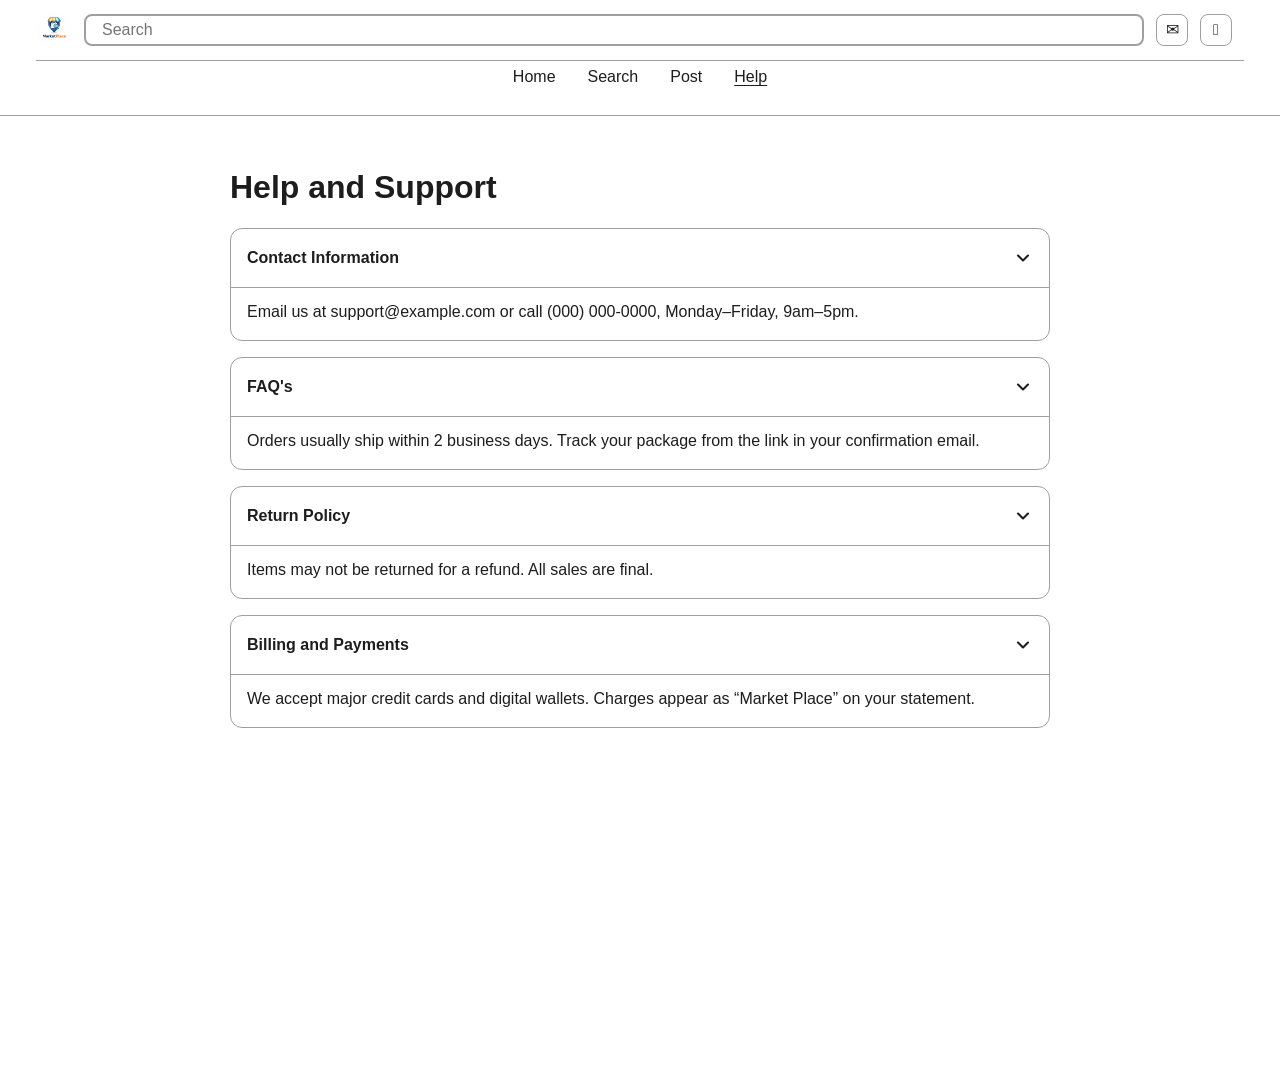
==== commit 2d7e87cc: "Update help.html for accordion smoothness" ====
--- a/help.html
+++ b/help.html
@@ -25,7 +25,7 @@
             <polyline points="6 9 12 15 18 9" />
           </svg>
         </button>
-        <div class="accordion-panel" id="help-panel-contact" role="region" aria-labelledby="help-trigger-contact" hidden>
+        <div class="accordion-panel" id="help-panel-contact" role="region" aria-labelledby="help-trigger-contact">
           <p>Email us at <a href="mailto:support@example.com">support@example.com</a> or call (000) 000-0000, Monday–Friday, 9am–5pm.</p>
         </div>
       </div>
@@ -37,7 +37,7 @@
             <polyline points="6 9 12 15 18 9" />
           </svg>
         </button>
-        <div class="accordion-panel" id="help-panel-faq" role="region" aria-labelledby="help-trigger-faq" hidden>
+        <div class="accordion-panel" id="help-panel-faq" role="region" aria-labelledby="help-trigger-faq">
           <p>Orders usually ship within 2 business days. Track your package from the link in your confirmation email.</p>
         </div>
       </div>
@@ -49,7 +49,7 @@
             <polyline points="6 9 12 15 18 9" />
           </svg>
         </button>
-        <div class="accordion-panel" id="help-panel-returns" role="region" aria-labelledby="help-trigger-returns" hidden>
+        <div class="accordion-panel" id="help-panel-returns" role="region" aria-labelledby="help-trigger-returns">
           <p>Items may not be returned for a refund. All sales are final.</p>
         </div>
       </div>
@@ -61,7 +61,7 @@
             <polyline points="6 9 12 15 18 9" />
           </svg>
         </button>
-        <div class="accordion-panel" id="help-panel-billing" role="region" aria-labelledby="help-trigger-billing" hidden>
+        <div class="accordion-panel" id="help-panel-billing" role="region" aria-labelledby="help-trigger-billing">
           <p>We accept major credit cards and digital wallets. Charges appear as “Market Place” on your statement.</p>
         </div>
       </div>
--- a/css/styles.css
+++ b/css/styles.css
@@ -8,10 +8,23 @@
   --button-dark: #0968f6;
   --button-light: #ff8a3d;
   --text: #1d1d1d;
+  --text-muted: #595959;
   --border: #9f9f9f;
   --white: #ffffff;
   --important: #0968f6;
-  --wishlist-red: #d64b63; /* Added for wishlist button */
+  --wishlist-red: #d64b63;
+  --input-bg: #ffffff;
+  --hover-bg: #f0f0f0;
+  --shadow: rgba(0,0,0,.1);
+}
+
+:focus-visible {
+  outline: 3px solid var(--important);
+  outline-offset: 2px;
+}
+
+:focus:not(:focus-visible) {
+  outline: none;
 }
 
 /* Gives space between boxes/buttons */
@@ -78,16 +91,17 @@
 /* Main search input field in the header */
 #search-input {
   width: 100%;
-  padding: 12px 16px;
-  font-size: 16px;
-  border: 2px solid #ddd;
+  padding: 0.75rem 1rem;
+  font-size: 1rem;
+  border: 2px solid var(--border);
   border-radius: 8px;
-  background: white;
+  background: var(--panel-bg);
+  color: var(--text);
 }
 
 /* Style when user clicks/focuses on the search bar */
 #search-input:focus {
-  border-color: #ff5722;
+  border-color: var(--important);
   outline: none;
 }
 
@@ -97,8 +111,8 @@
   top: 100%;
   left: 0;
   right: 0;
-  background: white;
-  border: 1px solid #ddd;
+  background: var(--panel-bg);
+  border: 1px solid var(--border);
   border-radius: 8px;
   margin-top: 6px;
   box-shadow: 0 6px 16px rgba(0, 0, 0, 0.15);
@@ -117,13 +131,13 @@
 
 /* Hover effects on suggestions */
 .search-results li:hover {
-  background-color: #f8f8f8;
+  background-color: var(--card-bg);
 }
 
 
 /* Style for "No results found" message */
 .search-results li.no-results {
-  color: #777;
+  color: var(--text-muted, #666);
   font-style: italic;
   cursor: default;
 }
@@ -141,23 +155,21 @@
   align-items: center;
   justify-content: center;
   z-index: 9999;
-  gap: 20px;
-}
-
-/* Spinner animation */
+  gap: 1.25rem;
+}
+
 .spinner {
-  width: 50px;
-  height: 50px;
+  width: 3.125rem;
+  height: 3.125rem;
   border: 6px solid #f0f0f0;
-  border-top: 6px solid #ff5722;
+  border-top: 6px solid var(--important);
   border-radius: 50%;
   animation: spin 1s linear infinite;
 }
 
-/* Text below the spinner */
 .loading-overlay p {
-  font-size: 18px;
-  color: #555;
+  font-size: 1.125rem;
+  color: var(--text-muted, #555);
 }
 
 /* Utility class to hide elements like suggestions dropdown and loading screen */
@@ -208,9 +220,11 @@
 
 /* Temporary text for the msgs and acct buttons */
 .header-box {
+  width: 48px;
   min-width: 48px;
+  max-width: 48px;
   height: 32px;
-  padding: 0 0.5rem;
+  padding: 0;
   border: 1px solid var(--border);
   background: var(--panel-bg);
   display: flex;
@@ -283,7 +297,7 @@
   font-size: 0.78rem;
   text-transform: uppercase;
   letter-spacing: 0.08em;
-  color: #666;
+  color: var(--text-muted, #666);
 }
 
 .account-menu-close {
@@ -302,8 +316,8 @@
 }
 
 .account-menu-card {
-  border: 1px solid #e2e2e2;
-  background: #f7f7f7;
+  border: 1px solid var(--border);
+  background: var(--card-bg, #f7f7f7);
   border-radius: 18px;
   padding: 1rem;
 }
@@ -316,21 +330,17 @@
 
 .account-menu-card-text {
   margin: 0;
-  color: #555;
+  color: var(--text-muted, #555);
   line-height: 1.45;
 }
 
-.account-menu-actions {
-  display: grid;
-  gap: 0.75rem;
-}
-
 .account-menu-action {
   width: 100%;
   min-height: 52px;
-  border: 1px solid #d9d9d9;
+  border: 1px solid var(--border);
   border-radius: 14px;
   background: var(--white);
+  color: var(--text);
   text-align: left;
   padding: 0.9rem 1rem;
   font-weight: 600;
@@ -341,7 +351,7 @@
 .account-menu-action:hover {
   transform: translateY(-1px);
   box-shadow: 0 6px 18px rgba(0, 0, 0, 0.08);
-  border-color: #c6c6c6;
+  border-color: var(--border);
 }
 
 /* The navigation for desktop users, not displayed on mobile */
@@ -537,7 +547,7 @@
 .wishlist-btn.is-liked {
   color: var(--wishlist-red);
   border-color: var(--wishlist-red);
-  background: #fff5f7; /* Perfect paleish pink to indicate its been clicked */
+  background: rgba(214, 75, 99, 0.08);
 }
 
 /* ADDED 4/7/2026 */
@@ -640,7 +650,7 @@
   align-items: center;
   margin: 0 0 0.4rem;
   font-size: 0.78rem;
-  color: #555;
+  color: var(--text-muted, #555);
 }
 
 .condition-pill {
@@ -653,19 +663,13 @@
 }
 
 .posted-text {
-  color: #666;
+  color: var(--text-muted, #666);
 }
 
 .product-card .price {
   margin: 0.15rem 0;
   font-weight: 700;
   font-size: 1.05rem;
-}
-
-.product-card .shipping {
-  margin: 0;
-  font-size: 0.85rem;
-  color: #555;
 }
 
 .product-card-footer {
@@ -729,7 +733,7 @@
   width: 8px;
   height: 8px;
   border-radius: 50%;
-  background: #111;
+  background: var(--text);
 }
 
 /* section around the title/location/listed time/price/etc. does spacing */
@@ -855,9 +859,11 @@
     padding: 0.95rem;
   }
 
-  /* Header icon buttons */
+  /* Header icon buttons — keep fixed 48px width on desktop too */
 .icon-btn {
-  width: 32px;
+  width: 48px;
+  min-width: 48px;
+  max-width: 48px;
   height: 32px;
 
   display: flex;
@@ -925,15 +931,15 @@
   align-items: center;
   justify-content: center;
   z-index: 9999;
-  gap: 20px;
+  gap: 1.25rem;
 }
 
 .account-menu-panel {
   position: fixed;
   bottom: 0;
   left: 0;
-  width: 100%; 
-  background: white;
+  width: 100%;
+  background: var(--white);
   border-top-left-radius: 16px;
   border-top-right-radius: 16px;
   transform: translateY(100%);
@@ -956,7 +962,7 @@
 
 .account-menu-panel {
   width: 100%;
-  background: #fff;
+  background: var(--white);
   border-top-left-radius: 18px;
   border-top-right-radius: 18px;
   transform: translateY(100%);
@@ -970,7 +976,7 @@
 .account-menu-content {
   max-width: 1200px;
   margin: 0 auto;
-  padding: 20px 16px 32px;
+  padding: 20px 16px 80px;
 }
 
 .account-menu-header {
@@ -981,31 +987,33 @@
 }
 
 .account-menu-eyebrow {
-  font-size: 12px;
-  color: #777;
-  margin-bottom: 4px;
+  font-size: 0.75rem;
+  color: var(--text-muted, #777);
+  margin-bottom: 0.25rem;
 }
 
 .account-menu-close {
   background: none;
   border: none;
-  font-size: 20px;
+  font-size: 1.25rem;
+  color: var(--text);
   cursor: pointer;
 }
 
 .account-menu-actions {
   display: flex;
   flex-direction: column;
-  gap: 12px;
+  gap: 0.75rem;
 }
 
 .account-menu-action {
   width: 100%;
-  min-height: 48px;
+  min-height: 3rem;
   border: 1px solid var(--border);
   border-radius: 12px;
-  background: #fff;
-  padding: 0 16px;
+  background: var(--white);
+  color: var(--text);
+  padding: 0 1rem;
   text-align: left;
   font: inherit;
   cursor: pointer;
@@ -1013,10 +1021,70 @@
 }
 
 .account-menu-action:hover {
-  background: #f5f5f5;
-}
-
-/* Logout emphasis */
+  background: var(--card-bg, #f5f5f5);
+}
+
 .account-menu-action.logout {
-  color: #c0392b;
-}
+  color: #b91c1c;
+}
+
+/* ── iOS-style dark mode toggle ── */
+.dark-mode-toggle-row {
+  display: flex;
+  align-items: center;
+  justify-content: space-between;
+  padding: 0.5rem 0.25rem 0.75rem;
+  margin-bottom: 0.25rem;
+  border-bottom: 1px solid var(--border);
+}
+
+.dark-mode-toggle-label {
+  font-size: 0.95rem;
+  font-weight: 500;
+  color: var(--text);
+}
+
+.ios-toggle {
+  position: relative;
+  display: inline-block;
+  width: 51px;
+  height: 31px;
+  cursor: pointer;
+  flex-shrink: 0;
+}
+
+.ios-toggle input {
+  opacity: 0;
+  width: 0;
+  height: 0;
+  position: absolute;
+}
+
+.ios-toggle-slider {
+  position: absolute;
+  inset: 0;
+  background: #ccc;
+  border-radius: 31px;
+  transition: background 0.25s ease;
+}
+
+.ios-toggle-slider::before {
+  content: "";
+  position: absolute;
+  width: 27px;
+  height: 27px;
+  left: 2px;
+  top: 2px;
+  background: #fff;
+  border-radius: 50%;
+  box-shadow: 0 2px 5px rgba(0,0,0,0.25);
+  transition: transform 0.25s ease;
+}
+
+.ios-toggle input:checked + .ios-toggle-slider {
+  background: #34c759;
+}
+
+.ios-toggle input:checked + .ios-toggle-slider::before {
+  transform: translateX(20px);
+}
--- a/css/help.css
+++ b/css/help.css
@@ -10,16 +10,16 @@
 
 /* Help Page Styling */
 .help-page {
-  background: #f4f7fb;
+  background: var(--page-bg);
   min-height: 100vh;
-  padding: 32px 16px 40px;
+  padding: 2rem 1rem 2.5rem;
   display: flex;
   flex-direction: column;
   align-items: center;
 }
 
 .help-page-title {
-  color: #111;
+  color: var(--text);
   text-align: left;
   width: 100%;
   max-width: 820px;
@@ -92,7 +92,7 @@
 .accordion-panel p {
   margin: 0.75rem 0 0;
   line-height: 1.5;
-  color: #333;
+  color: var(--text);
 }
 
 .accordion-panel p:first-child {
--- a/css/dark-mode.css
+++ b/css/dark-mode.css
@@ -0,0 +1,402 @@
+html.dark {
+  --page-bg:        #111318;
+  --header-bg:      #1a1d24;
+  --panel-bg:       #22252e;
+  --card-bg:        #2a2d37;
+  --placeholder-bg: #333748;
+  --button-dark:    #3d8ef0;
+  --button-light:   #ff9d5c;
+  --text:           #e8eaf0;
+  --text-muted:     #9da3b4;
+  --border:         #3a3e4e;
+  --white:          #22252e;
+  --important:      #3d8ef0;
+  --wishlist-red:   #e8637a;
+
+  --input-bg:       #1a1d24;
+  --hover-bg:       #2e3140;
+  --shadow:         rgba(0,0,0,.45);
+}
+
+html.dark body {
+  background: var(--page-bg);
+  color: var(--text);
+}
+
+html.dark .site-header {
+  background: var(--header-bg);
+  border-bottom-color: var(--border);
+}
+
+html.dark .header-box,
+html.dark .menu-toggle {
+  background: var(--panel-bg);
+  border-color: var(--border);
+  color: var(--text);
+}
+
+html.dark .desktop-nav {
+  border-top-color: var(--border);
+}
+
+html.dark #search-input {
+  background: var(--input-bg);
+  border-color: var(--border);
+  color: var(--text);
+}
+
+html.dark #search-input::placeholder {
+  color: var(--text-muted);
+}
+
+html.dark #search-input:focus {
+  border-color: var(--important);
+  outline: none;
+}
+
+html.dark .search-results {
+  background: var(--panel-bg);
+  border-color: var(--border);
+  box-shadow: 0 6px 16px var(--shadow);
+}
+
+html.dark .search-results li:hover {
+  background: var(--hover-bg);
+}
+
+html.dark .search-results li.no-results {
+  color: var(--text-muted);
+}
+
+html.dark .search-wrap input {
+  background: var(--input-bg);
+  border-color: var(--border);
+  color: var(--text);
+}
+
+html.dark .filter-btn {
+  background: var(--panel-bg);
+  border-color: var(--border);
+  color: var(--text);
+}
+
+html.dark .filter-dropdown {
+  background: var(--panel-bg);
+  border-color: var(--border);
+  box-shadow: 0 4px 10px var(--shadow);
+}
+
+html.dark .filter-dropdown p:hover {
+  background: var(--hover-bg);
+}
+
+html.dark .mobile-menu {
+  background: var(--card-bg);
+  border-color: var(--border);
+}
+
+html.dark .mobile-menu a {
+  background: var(--panel-bg);
+  border-color: var(--border);
+  color: var(--text);
+}
+
+html.dark .bottom-nav {
+  background: var(--header-bg);
+  border-top-color: var(--border);
+}
+
+html.dark .bottom-nav a {
+  background: var(--panel-bg);
+  border-color: var(--border);
+  color: var(--text);
+}
+
+html.dark .account-menu-panel {
+  background: var(--card-bg);
+}
+
+html.dark .account-menu-eyebrow {
+  color: var(--text-muted);
+}
+
+html.dark .account-menu-close {
+  background: var(--panel-bg);
+  border-color: var(--border);
+  color: var(--text);
+}
+
+html.dark .account-menu-card {
+  background: var(--panel-bg);
+  border-color: var(--border);
+}
+
+html.dark .account-menu-card-text {
+  color: var(--text-muted);
+}
+
+html.dark .account-menu-action {
+  background: var(--panel-bg);
+  border-color: var(--border);
+  color: var(--text);
+}
+
+html.dark .account-menu-action:hover {
+  background: var(--hover-bg);
+  border-color: var(--border);
+}
+
+html.dark .account-menu-action.logout {
+  color: #f07070;
+}
+
+html.dark .account-menu-user-name {
+  color: var(--text);
+}
+
+html.dark .account-menu-user-email {
+  color: var(--text-muted);
+}
+
+html.dark .account-menu-user-info {
+  border-bottom-color: var(--border);
+}
+
+html.dark .main-card {
+  background: var(--card-bg);
+}
+
+html.dark article.product-card {
+  background: var(--panel-bg);
+  border-color: var(--border);
+  box-shadow: 0 2px 10px var(--shadow);
+}
+
+html.dark article.product-card:hover {
+  box-shadow: 0 10px 28px var(--shadow);
+}
+
+html.dark .product-card-media {
+  background: var(--placeholder-bg);
+}
+
+html.dark .product-meta {
+  color: var(--text-muted);
+}
+
+html.dark .condition-pill {
+  background: var(--panel-bg);
+  border-color: var(--border);
+  color: var(--text);
+}
+
+html.dark .posted-text {
+  color: var(--text-muted);
+}
+
+html.dark .product-card .price {
+  color: var(--text);
+}
+
+html.dark .product-card .save-btn {
+  background: var(--button-dark);
+  color: #fff;
+}
+
+html.dark .button-box {
+  background: var(--button-light);
+  border-color: var(--button-light);
+  color: #1a1200;
+}
+
+html.dark .button-box.dark {
+  background: var(--button-dark);
+  border-color: var(--button-dark);
+  color: #fff;
+}
+
+html.dark .button-box.outline {
+  background: transparent;
+  border-color: var(--button-dark);
+  color: var(--button-dark);
+}
+
+html.dark .wishlist-btn.is-liked {
+  color: var(--wishlist-red);
+  border-color: var(--wishlist-red);
+  background: rgba(232, 99, 122, 0.12);
+}
+
+html.dark .input,
+html.dark .select,
+html.dark .textarea {
+  background: var(--input-bg);
+  border-color: var(--border);
+  color: var(--text);
+}
+
+html.dark .input::placeholder,
+html.dark .textarea::placeholder {
+  color: var(--text-muted);
+}
+
+html.dark .input:focus,
+html.dark .select:focus,
+html.dark .textarea:focus {
+  border-color: var(--important);
+  outline: none;
+}
+
+html.dark .input.invalid,
+html.dark .select.invalid,
+html.dark .textarea.invalid {
+  border-color: #f07070;
+}
+
+html.dark .input.valid,
+html.dark .select.valid,
+html.dark .textarea.valid {
+  border-color: #6dbf78;
+}
+
+html.dark .field-message.error  { color: #f07070; }
+html.dark .field-message.success { color: #6dbf78; }
+
+html.dark .image-upload-box {
+  border-color: var(--border);
+}
+
+html.dark .image-upload-box:hover {
+  border-color: var(--important);
+}
+
+html.dark .image-preview-card {
+  background: var(--panel-bg);
+  border-color: var(--border);
+}
+
+html.dark .product-hero-image {
+  background: var(--placeholder-bg);
+}
+
+html.dark .placeholder-box {
+  background: var(--placeholder-bg);
+  color: var(--text-muted);
+}
+
+html.dark .seller-block {
+  border-left-color: var(--border);
+}
+
+html.dark .product-image-count,
+html.dark .muted-text,
+html.dark .small-text {
+  color: var(--text-muted);
+}
+
+html.dark .product-image-thumb {
+  background: var(--panel-bg);
+  border-color: var(--border);
+}
+
+html.dark .page-spinner {
+  background: rgba(17, 19, 24, 0.95);
+}
+
+html.dark .loading-overlay {
+  background: rgba(17, 19, 24, 0.95);
+}
+
+html.dark .spinner {
+  border-color: var(--panel-bg);
+  border-top-color: var(--button-light);
+}
+
+html.dark .loading-overlay p {
+  color: var(--text-muted);
+}
+
+html.dark .post-banner {
+  background: var(--button-dark);
+}
+
+html.dark .auth-modal {
+  background: var(--card-bg);
+  box-shadow: 0 8px 40px var(--shadow);
+}
+
+html.dark .auth-modal-title {
+  color: var(--text);
+}
+
+html.dark .auth-modal-sub,
+html.dark .auth-modal-switch {
+  color: var(--text-muted);
+}
+
+html.dark .auth-modal-close {
+  color: var(--text-muted);
+}
+
+html.dark .auth-modal-close:hover {
+  background: var(--hover-bg);
+}
+
+html.dark .auth-modal-overlay {
+  background: rgba(0,0,0,.6);
+}
+
+.dark-mode-toggle {
+  text-align: left;
+}
+
+.dark-mode-toggle:focus-visible {
+  outline: 3px solid var(--important, #0968f6);
+  outline-offset: 2px;
+}
+
+html.dark table {
+  color: var(--text);
+}
+
+html.dark th,
+html.dark td {
+  border-color: var(--border);
+}
+
+html.dark .search-empty {
+  color: var(--text-muted);
+}
+
+html.dark .accordion-item {
+  background: var(--panel-bg);
+  border-color: var(--border);
+}
+
+html.dark .accordion-panel {
+  border-top-color: var(--border);
+}
+
+html.dark .accordion-trigger {
+  color: var(--text);
+}
+
+html.dark .image-preview-count {
+  background: rgba(0,0,0,.8);
+  color: var(--text);
+}
+
+html.dark select.select,
+html.dark select {
+  background: var(--input-bg);
+  border-color: var(--border);
+  color: var(--text);
+}
+
+html.dark .ios-toggle-slider {
+  background: #555;
+}
+
+html.dark .ios-toggle input:checked + .ios-toggle-slider {
+  background: #34c759;
+}
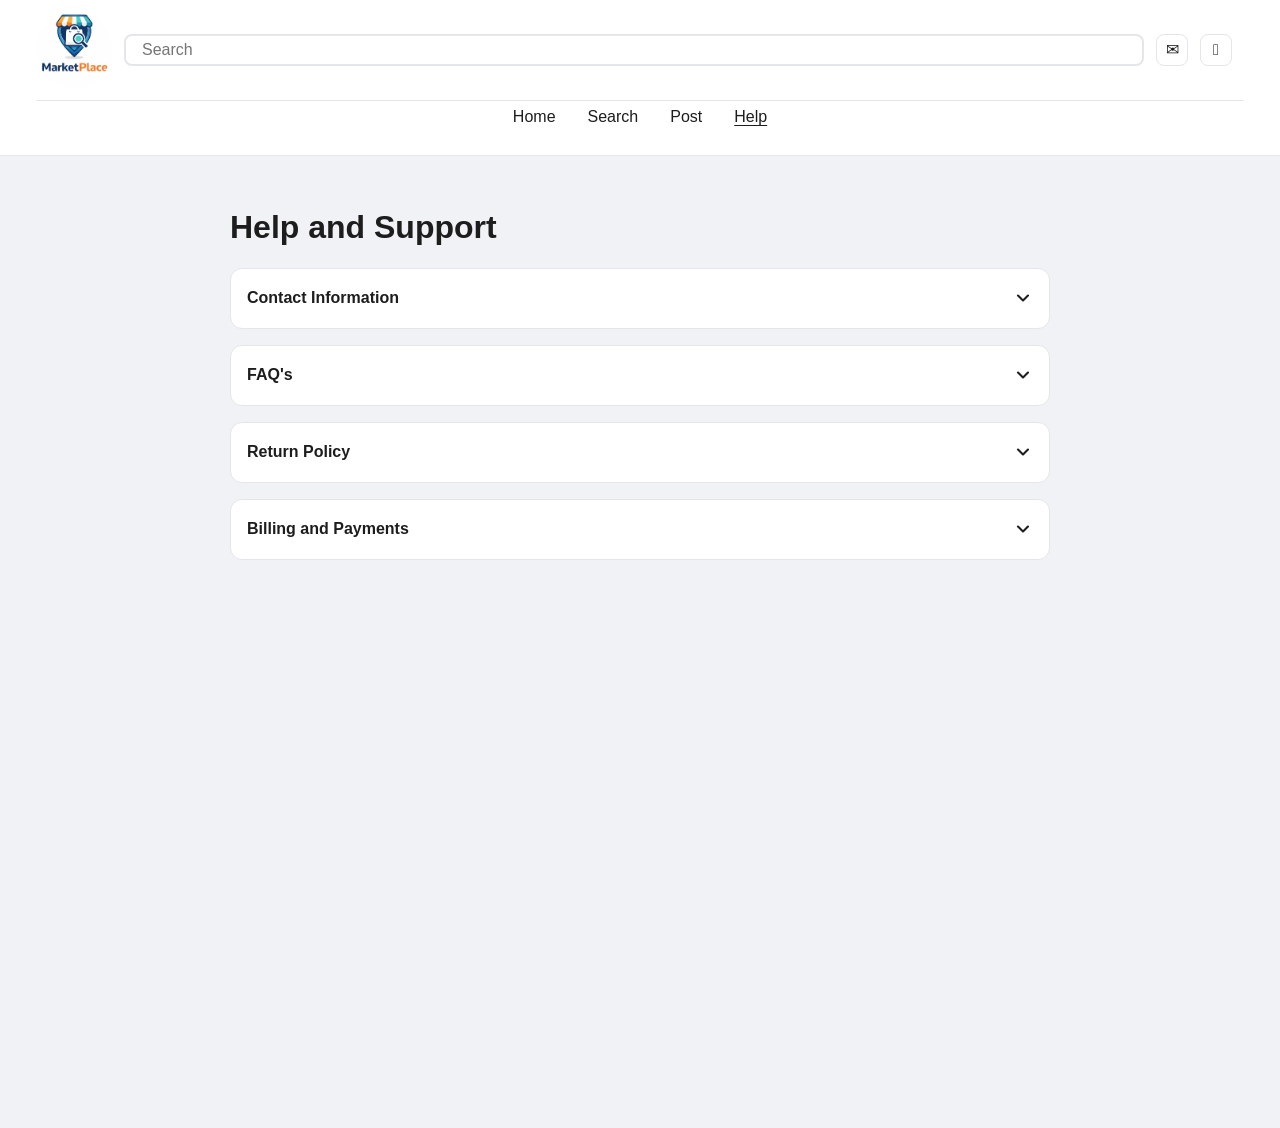
==== commit 82d0557b: "Add inbox.js script to help.html" ====
--- a/help.html
+++ b/help.html
@@ -72,6 +72,7 @@
   <script src="scripts/auth.js"></script>
   <script src="scripts/authModal.js"></script>
   <script src="scripts/darkMode.js"></script>
+  <script src="scripts/inbox.js"></script>
   <script src="scripts/loadComponents.js"></script>
   <script src="scripts/search.js"></script>
   <script src="scripts/helpAccordion.js"></script>
--- a/css/styles.css
+++ b/css/styles.css
@@ -1,15 +1,16 @@
 :root {
   /* The consistent site colors (subject to change) */
-  --page-bg: #ffffff;
+  --page-bg: #f0f2f5;
   --header-bg: #ffffff;
   --panel-bg: #ffffff;
-  --card-bg: #d0d0d0;
+  --card-bg: #ffffff;
   --placeholder-bg: #b3b3b3;
   --button-dark: #0968f6;
   --button-light: #ff8a3d;
+  --accordion-bg: #d4d8df;
   --text: #1d1d1d;
   --text-muted: #595959;
-  --border: #9f9f9f;
+  --border: #e4e6eb;
   --white: #ffffff;
   --important: #0968f6;
   --wishlist-red: #d64b63;
@@ -184,8 +185,8 @@
 
 /* Site logo: fixed circle; image is cropped with object-fit */
 .logo {
-  width: 36px;
-  height: 36px;
+  width: 76px;
+  height: 76px;
   border-radius: 50%;
   overflow: hidden;
   background: var(--panel-bg);
@@ -196,8 +197,8 @@
 }
 
 .logo img {
-  width: 100%;
-  height: 100%;
+  width: 200%;
+  height: 200%;
   object-fit: cover;
   object-position: center;
   display: block;
@@ -1028,7 +1029,7 @@
   color: #b91c1c;
 }
 
-/* ── iOS-style dark mode toggle ── */
+/* iOS style dark mode toggle */
 .dark-mode-toggle-row {
   display: flex;
   align-items: center;
@@ -1088,3 +1089,145 @@
 .ios-toggle input:checked + .ios-toggle-slider::before {
   transform: translateX(20px);
 }
+
+.inbox-wrap {
+  position: relative;
+  flex-shrink: 0;
+}
+
+.inbox-badge {
+  position: absolute;
+  top: -5px;
+  right: -5px;
+  min-width: 16px;
+  height: 16px;
+  padding: 0 4px;
+  border-radius: 999px;
+  background: #e53e3e;
+  color: #fff;
+  font-size: 0.65rem;
+  font-weight: 700;
+  display: flex;
+  align-items: center;
+  justify-content: center;
+  pointer-events: none;
+  line-height: 1;
+}
+
+.inbox-panel {
+  position: absolute;
+  top: calc(100% + 8px);
+  right: 0;
+  width: 300px;
+  max-height: 380px;
+  overflow-y: auto;
+  background: var(--panel-bg);
+  border: 1px solid var(--border);
+  border-radius: 14px;
+  box-shadow: 0 8px 28px rgba(0, 0, 0, 0.13);
+  z-index: 2000;
+}
+
+.inbox-panel-header {
+  padding: 0.75rem 1rem 0.5rem;
+  border-bottom: 1px solid var(--border);
+}
+
+.inbox-panel-title {
+  font-weight: 700;
+  font-size: 0.95rem;
+}
+
+/* Thread list */
+.inbox-list {
+  list-style: none;
+  margin: 0;
+  padding: 0;
+}
+
+.inbox-empty {
+  padding: 1.25rem 1rem;
+  text-align: center;
+  color: var(--text-muted);
+  font-size: 0.88rem;
+}
+
+.inbox-thread {
+  border-bottom: 1px solid var(--border);
+}
+
+.inbox-thread:last-child {
+  border-bottom: none;
+}
+
+.inbox-thread-link {
+  display: flex;
+  align-items: center;
+  gap: 0.75rem;
+  padding: 0.75rem 1rem;
+  text-decoration: none;
+  color: var(--text);
+  transition: background 0.15s ease;
+}
+
+.inbox-thread-link:hover {
+  background: var(--hover-bg);
+}
+
+.inbox-avatar {
+  width: 40px;
+  height: 40px;
+  border-radius: 8px;
+  object-fit: cover;
+  flex-shrink: 0;
+  background: var(--placeholder-bg);
+}
+
+.inbox-avatar-placeholder {
+  display: flex;
+  align-items: center;
+  justify-content: center;
+  background: var(--button-dark);
+  color: #fff;
+  font-weight: 700;
+  font-size: 1rem;
+  border-radius: 8px;
+}
+
+.inbox-thread-body {
+  flex: 1;
+  min-width: 0;
+  display: flex;
+  flex-direction: column;
+  gap: 0.15rem;
+}
+
+.inbox-thread-seller {
+  font-weight: 600;
+  font-size: 0.88rem;
+  white-space: nowrap;
+  overflow: hidden;
+  text-overflow: ellipsis;
+}
+
+.inbox-thread-item {
+  font-size: 0.78rem;
+  color: var(--text-muted);
+  white-space: nowrap;
+  overflow: hidden;
+  text-overflow: ellipsis;
+}
+
+.inbox-thread-time {
+  font-size: 0.72rem;
+  color: var(--text-muted);
+  flex-shrink: 0;
+  white-space: nowrap;
+}
+
+/* Keep inbox-trigger's position context correct */
+.inbox-trigger {
+  position: relative;
+  appearance: none;
+  color: inherit;
+}
--- a/css/help.css
+++ b/css/help.css
@@ -81,12 +81,22 @@
 }
 
 .accordion-panel {
-  padding: 0 1rem 1rem;
+  background: var(--accordion-bg);
+  max-height: 0;
+  overflow: hidden;
+  opacity: 0;
+  padding: 0 1rem;
   border-top: 1px solid var(--border);
+  transition:
+    max-height 0.4s cubic-bezier(0.4, 0, 0.2, 1),
+    opacity 0.25s ease,
+    padding 0.3s ease;
 }
 
-.accordion-panel[hidden] {
-  display: none;
+.accordion-item.is-open .accordion-panel {
+  max-height: 500px;
+  opacity: 1;
+  padding: 0 1rem 1rem;
 }
 
 .accordion-panel p {
--- a/css/dark-mode.css
+++ b/css/dark-mode.css
@@ -6,6 +6,7 @@
   --placeholder-bg: #333748;
   --button-dark:    #3d8ef0;
   --button-light:   #ff9d5c;
+  --accordion-bg:   #17191d;
   --text:           #e8eaf0;
   --text-muted:     #9da3b4;
   --border:         #3a3e4e;
@@ -288,6 +289,19 @@
   border-left-color: var(--border);
 }
 
+/* Product page section cards — dark mode */
+html.dark .product-header,
+html.dark .info-block,
+html.dark .product-buttons {
+  background: var(--panel-bg);
+  border-color: var(--border);
+  box-shadow: 0 2px 8px var(--shadow);
+}
+
+html.dark .seller-block .muted-text {
+  color: var(--text);
+}
+
 html.dark .product-image-count,
 html.dark .muted-text,
 html.dark .small-text {
@@ -374,7 +388,7 @@
 }
 
 html.dark .accordion-panel {
-  border-top-color: var(--border);
+  border-top-color: var(--accordion-bg);
 }
 
 html.dark .accordion-trigger {
@@ -400,3 +414,25 @@
 html.dark .ios-toggle input:checked + .ios-toggle-slider {
   background: #34c759;
 }
+
+html.dark .inbox-panel {
+  background: var(--panel-bg);
+  border-color: var(--border);
+  box-shadow: 0 8px 28px var(--shadow);
+}
+
+html.dark .inbox-panel-header {
+  border-bottom-color: var(--border);
+}
+
+html.dark .inbox-thread {
+  border-bottom-color: var(--border);
+}
+
+html.dark .inbox-avatar-placeholder {
+  background: var(--button-dark);
+}
+
+html.dark .inbox-thread-link:hover {
+  background: var(--hover-bg);
+}
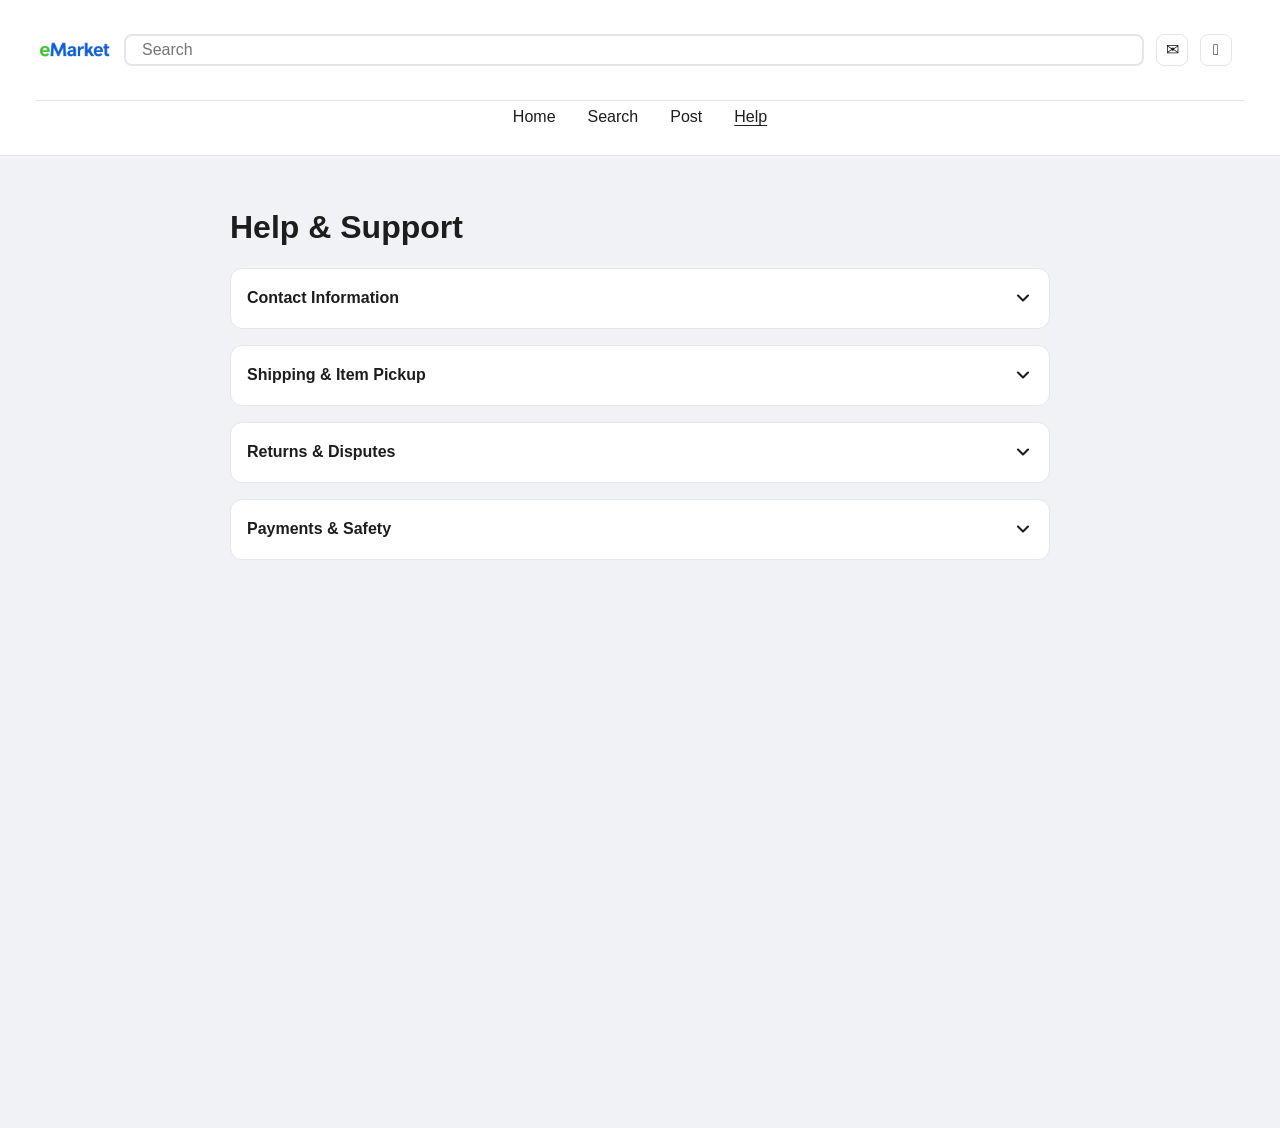
==== commit 14519d67: "Revise help page content and section titles Updated contact information and help topics for clarity." ====
--- a/help.html
+++ b/help.html
@@ -15,7 +15,7 @@
   <div data-component="components/header.html"></div>
 
   <main class="help-page">
-    <h1 class="help-page-title">Help and Support</h1>
+    <h1 class="help-page-title">Help & Support</h1>
 
     <div class="accordion-list">
       <div class="accordion-item">
@@ -26,43 +26,43 @@
           </svg>
         </button>
         <div class="accordion-panel" id="help-panel-contact" role="region" aria-labelledby="help-trigger-contact">
-          <p>Email us at <a href="mailto:support@example.com">support@example.com</a> or call (000) 000-0000, Monday–Friday, 9am–5pm.</p>
+          <p>Email us at <a href="mailto:support@emarket.com">support@emarket.com</a> or call (000) 000-0000, Monday–Friday, 9am–5pm.</p>
         </div>
       </div>
 
       <div class="accordion-item">
         <button type="button" class="accordion-trigger" aria-expanded="false" aria-controls="help-panel-faq" id="help-trigger-faq">
-          <span>FAQ's</span>
+          <span>Shipping & Item Pickup</span>
           <svg class="accordion-chevron" viewBox="0 0 24 24" fill="none" stroke="currentColor" stroke-width="2.5" stroke-linecap="round" stroke-linejoin="round" aria-hidden="true">
             <polyline points="6 9 12 15 18 9" />
           </svg>
         </button>
         <div class="accordion-panel" id="help-panel-faq" role="region" aria-labelledby="help-trigger-faq">
-          <p>Orders usually ship within 2 business days. Track your package from the link in your confirmation email.</p>
+          <p>Since we are a peer-to-peer marketplace, shipping or pickup arrangements are made directly between the buyer and the seller. For local meetups, we recommend meeting in a well-lit, public locations. If a seller offers shipping, please request a tracking number directly from them once the item is sent.</p>
         </div>
       </div>
 
       <div class="accordion-item">
         <button type="button" class="accordion-trigger" aria-expanded="false" aria-controls="help-panel-returns" id="help-trigger-returns">
-          <span>Return Policy</span>
+          <span>Returns & Disputes</span>
           <svg class="accordion-chevron" viewBox="0 0 24 24" fill="none" stroke="currentColor" stroke-width="2.5" stroke-linecap="round" stroke-linejoin="round" aria-hidden="true">
             <polyline points="6 9 12 15 18 9" />
           </svg>
         </button>
         <div class="accordion-panel" id="help-panel-returns" role="region" aria-labelledby="help-trigger-returns">
-          <p>Items may not be returned for a refund. All sales are final.</p>
+          <p>All transactions are private agreements between the buyer and seller. We do not process payments and cannot issue refunds. We encourage buyers to thoroughly inspect items in person before completing a sale. If you encounter a fraudulent seller or a misrepresented item, contact us.</p>
         </div>
       </div>
 
       <div class="accordion-item">
         <button type="button" class="accordion-trigger" aria-expanded="false" aria-controls="help-panel-billing" id="help-trigger-billing">
-          <span>Billing and Payments</span>
+          <span>Payments & Safety</span>
           <svg class="accordion-chevron" viewBox="0 0 24 24" fill="none" stroke="currentColor" stroke-width="2.5" stroke-linecap="round" stroke-linejoin="round" aria-hidden="true">
             <polyline points="6 9 12 15 18 9" />
           </svg>
         </button>
         <div class="accordion-panel" id="help-panel-billing" role="region" aria-labelledby="help-trigger-billing">
-          <p>We accept major credit cards and digital wallets. Charges appear as “Market Place” on your statement.</p>
+          <p>We do not process payments on our site. Users typically use cash, Venmo, or PayPal. Be wary of sellers who demand payment via non-refundable methods before you have seen the item. Always complete the transaction through a method that offers buyer protection when possible.</p>
         </div>
       </div>
     </div>
--- a/css/styles.css
+++ b/css/styles.css
@@ -197,11 +197,12 @@
 }
 
 .logo img {
-  width: 200%;
-  height: 200%;
+  width: 100%;
+  height: 100%;
   object-fit: cover;
   object-position: center;
   display: block;
+  object-fit: contain;
 }
 
 /* The search area, flex lets it take up space in the row */
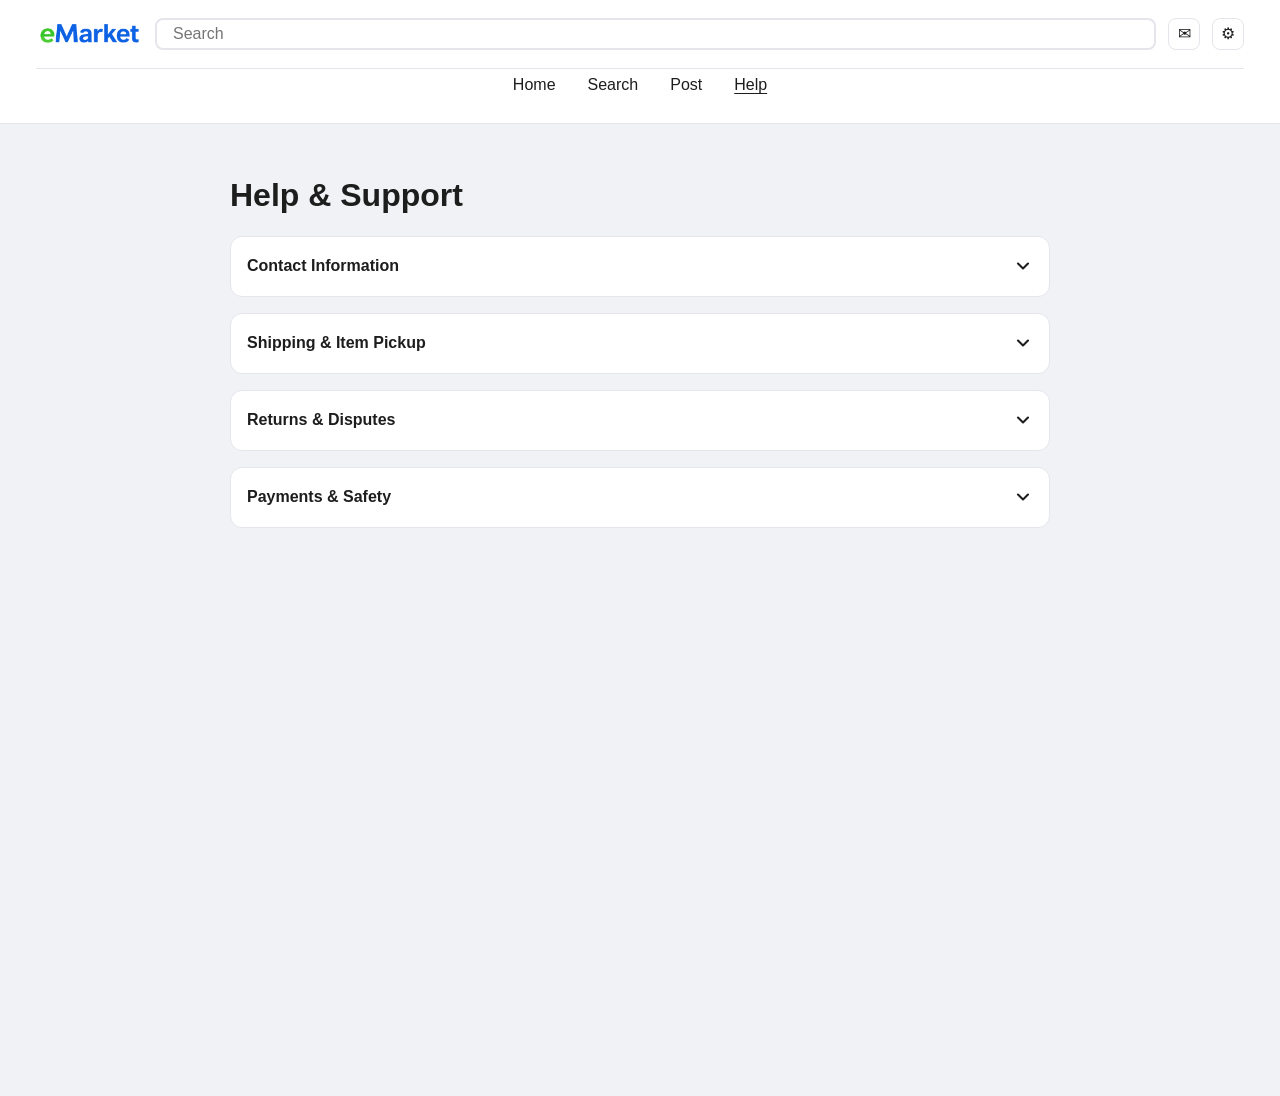
==== commit cc9b52d5: "Add favicon link to help.html" ====
--- a/help.html
+++ b/help.html
@@ -7,6 +7,7 @@
   <link rel="stylesheet" href="css/styles.css" />
   <link rel="stylesheet" href="css/help.css" />
   <link rel="stylesheet" href="css/dark-mode.css">
+  <link rel="icon" type="image/png" href="favicon.png">
 
   <script>if(localStorage.getItem("marketplace_theme")==="dark")document.documentElement.classList.add("dark");</script>
 </head>
--- a/css/styles.css
+++ b/css/styles.css
@@ -183,26 +183,18 @@
   to { transform: rotate(360deg); }
 }
 
-/* Site logo: fixed circle; image is cropped with object-fit */
+/* Site logo: transparent wordmark, no circle crop */
 .logo {
-  width: 76px;
-  height: 76px;
-  border-radius: 50%;
-  overflow: hidden;
-  background: var(--panel-bg);
-  display: flex;
-  align-items: center;
-  justify-content: center;
+  display: flex;
+  align-items: center;
   flex-shrink: 0;
-}
-
-.logo img {
-  width: 100%;
-  height: 100%;
-  object-fit: cover;
-  object-position: center;
+  background: none;
+}
+
+.logo-img {
+  height: 44px;
+  width: auto;
   display: block;
-  object-fit: contain;
 }
 
 /* The search area, flex lets it take up space in the row */
@@ -361,10 +353,10 @@
   display: none;
 }
 
-/* Adjusting the menu for mobile users to the right within the flex row */
+/* Hamburger button — mobile only */
 .mobile-nav {
-  position: relative;
-  margin-left: auto;
+  display: flex;
+  align-items: center;
 }
 
 /* This is the functionality for the hamburger button on mobile */
@@ -385,42 +377,93 @@
 /* These are the actual hamburger lines for the menu */
 .menu-toggle span {
   height: 2px;
+  width: 100%;
   background: var(--text);
   display: block;
-}
-
-/* The mobile menu dropdown. Visible when the details element is used. No JS needed */
-.mobile-menu {
+  border-radius: 2px;
+}
+
+/* Mobile nav overlay — same pattern as account menu */
+.mobile-nav-overlay {
+  position: fixed;
+  inset: 0;
+  background: rgba(0, 0, 0, 0.45);
+  display: flex;
+  align-items: flex-end;
+  justify-content: center;
+  z-index: 3000;
+}
+
+.mobile-nav-overlay.hidden {
   display: none;
-  position: absolute;
-  top: calc(100% + 0.5rem);
-  right: 0;
-  width: 150px;
-  background: var(--card-bg);
-  border: 1px solid var(--border);
-  padding: 0.5rem;
-  z-index: 20;
-  border-radius: 10px;
-}
-
-/* A call to reveal the mobile menu when the details element is used */
-.mobile-nav[open] .mobile-menu {
+}
+
+.mobile-nav-panel {
+  width: 100%;
+  background: var(--white);
+  border-top-left-radius: 18px;
+  border-top-right-radius: 18px;
+  border: 1px solid rgba(0, 0, 0, 0.08);
+  box-shadow: 0 -10px 35px rgba(0, 0, 0, 0.2);
+  transform: translateY(110%);
+  transition: transform 0.28s ease;
+}
+
+.mobile-nav-overlay.active .mobile-nav-panel {
+  transform: translateY(0);
+}
+
+.mobile-nav-panel-content {
+  max-width: 1200px;
+  margin: 0 auto;
+  padding: 1rem 1rem 2rem;
+}
+
+.mobile-nav-panel-header {
+  display: flex;
+  align-items: flex-start;
+  justify-content: space-between;
+  gap: 1rem;
+  margin-bottom: 1rem;
+}
+
+.mobile-nav-panel-header h2 {
+  margin: 0;
+  font-size: 1.35rem;
+}
+
+/* Nav links styled like account-menu-action buttons */
+.mobile-nav-actions {
+  display: grid;
+  gap: 0.6rem;
+}
+
+.mobile-nav-action {
   display: block;
-}
-
-/* This is the stack of the mobile links */
-.mobile-menu nav {
-  display: grid;
-  gap: 0.5rem;
-}
-
-/* Pads the mobile menu and background/border */
-.mobile-menu a {
-  border: 1px solid var(--border);
-  background: var(--panel-bg);
-  padding: 0.75rem;
-  text-align: center;
-  border-radius: 8px;
+  width: 100%;
+  min-height: 52px;
+  border: 1px solid var(--border);
+  border-radius: 14px;
+  background: var(--white);
+  color: var(--text);
+  text-align: left;
+  padding: 0.9rem 1rem;
+  font-weight: 600;
+  font-size: 1rem;
+  text-decoration: none;
+  transition: transform 0.18s ease, box-shadow 0.18s ease;
+  line-height: 1.4;
+  box-sizing: border-box;
+}
+
+.mobile-nav-action:hover {
+  transform: translateY(-1px);
+  box-shadow: 0 6px 18px rgba(0, 0, 0, 0.08);
+}
+
+.mobile-nav-action[aria-current="page"] {
+  border-color: var(--important, #0968f6);
+  font-weight: 700;
 }
 
 /* The background within pages and padding to group content */
@@ -590,7 +633,6 @@
   border-radius: 8px;
 }
 
-/* Shared product cards (search grid + home sections) */
 article.product-card {
   display: flex;
   flex-direction: column;
@@ -679,20 +721,144 @@
   margin-top: auto;
 }
 
+@keyframes save-btn-pop {
+  0%   { transform: scale(1); }
+  40%  { transform: scale(1.18); }
+  70%  { transform: scale(0.93); }
+  100% { transform: scale(1); }
+}
+
 .product-card .save-btn {
   width: 100%;
   padding: 0.5rem;
-  border: none;
+  border: 1.5px solid transparent;
   border-radius: 8px;
   background: var(--button-dark);
   color: var(--white);
   cursor: pointer;
   font-size: 0.9rem;
-  transition: filter 0.15s ease;
+  display: flex;
+  align-items: center;
+  justify-content: center;
+  gap: 0.4rem;
+  transition: transform 0.18s ease, box-shadow 0.18s ease,
+              background-color 0.18s ease, color 0.18s ease,
+              border-color 0.18s ease, filter 0.18s ease;
+}
+
+.product-card .save-btn::before {
+  content: "♡";
+  font-size: 1rem;
+  transition: transform 0.18s ease;
 }
 
 .product-card .save-btn:hover {
-  filter: brightness(1.1);
+  transform: translateY(-2px);
+  box-shadow: 0 4px 10px rgba(0, 0, 0, 0.12);
+  filter: brightness(1.08);
+}
+
+.product-card .save-btn:active {
+  transform: scale(0.97);
+}
+
+.product-card .save-btn.is-saved {
+  background: rgba(214, 75, 99, 0.08);
+  color: var(--wishlist-red);
+  border-color: var(--wishlist-red);
+  font-weight: 600;
+  animation: save-btn-pop 0.32s ease forwards;
+}
+
+.product-card .save-btn.is-saved::before {
+  content: "♥";
+}
+
+.product-card .save-btn.is-saved:hover {
+  background: rgba(214, 75, 99, 0.14);
+  box-shadow: 0 4px 10px rgba(214, 75, 99, 0.18);
+}
+
+/* Saved Items panel list */
+.saved-items-list {
+  list-style: none;
+  margin: 0.5rem 0 0;
+  padding: 0;
+  display: flex;
+  flex-direction: column;
+  gap: 0.65rem;
+  max-height: 60vh;
+  overflow-y: auto;
+}
+
+.saved-item-row {
+  display: flex;
+  align-items: center;
+  gap: 0.75rem;
+  padding: 0.5rem 0;
+  border-bottom: 1px solid var(--border);
+}
+
+.saved-item-row:last-child {
+  border-bottom: none;
+}
+
+.saved-item-thumb {
+  width: 48px;
+  height: 48px;
+  border-radius: 8px;
+  object-fit: cover;
+  flex-shrink: 0;
+  background: var(--hover-bg);
+  border: 1px solid var(--border);
+}
+
+.saved-item-thumb--placeholder {
+  display: block;
+}
+
+.saved-item-info {
+  flex: 1;
+  min-width: 0;
+  display: flex;
+  flex-direction: column;
+  gap: 0.15rem;
+}
+
+.saved-item-title {
+  font-size: 0.92rem;
+  font-weight: 600;
+  color: var(--text);
+  text-decoration: none;
+  white-space: nowrap;
+  overflow: hidden;
+  text-overflow: ellipsis;
+}
+
+.saved-item-title:hover {
+  text-decoration: underline;
+}
+
+.saved-item-price {
+  font-size: 0.82rem;
+  color: var(--text-muted);
+}
+
+.saved-item-remove {
+  background: none;
+  border: none;
+  cursor: pointer;
+  color: var(--text-muted);
+  font-size: 0.9rem;
+  padding: 0.25rem 0.4rem;
+  border-radius: 6px;
+  flex-shrink: 0;
+  transition: background 0.15s, color 0.15s;
+}
+
+.saved-item-remove:hover {
+  background: rgba(214, 75, 99, 0.1);
+  color: var(--wishlist-red);
 }
 
 /* main container for product page */
@@ -829,7 +995,8 @@
 @media (min-width: 980px) {
   /* Hides the mobile nav on desktop */
   .menu-toggle,
-  .mobile-menu,
+  .mobile-nav,
+  .mobile-nav-overlay,
   .bottom-nav {
     display: none;
   }
@@ -1139,7 +1306,6 @@
   font-size: 0.95rem;
 }
 
-/* Thread list */
 .inbox-list {
   list-style: none;
   margin: 0;
@@ -1226,7 +1392,6 @@
   white-space: nowrap;
 }
 
-/* Keep inbox-trigger's position context correct */
 .inbox-trigger {
   position: relative;
   appearance: none;
--- a/css/dark-mode.css
+++ b/css/dark-mode.css
@@ -436,3 +436,4 @@
 html.dark .inbox-thread-link:hover {
   background: var(--hover-bg);
 }
+
